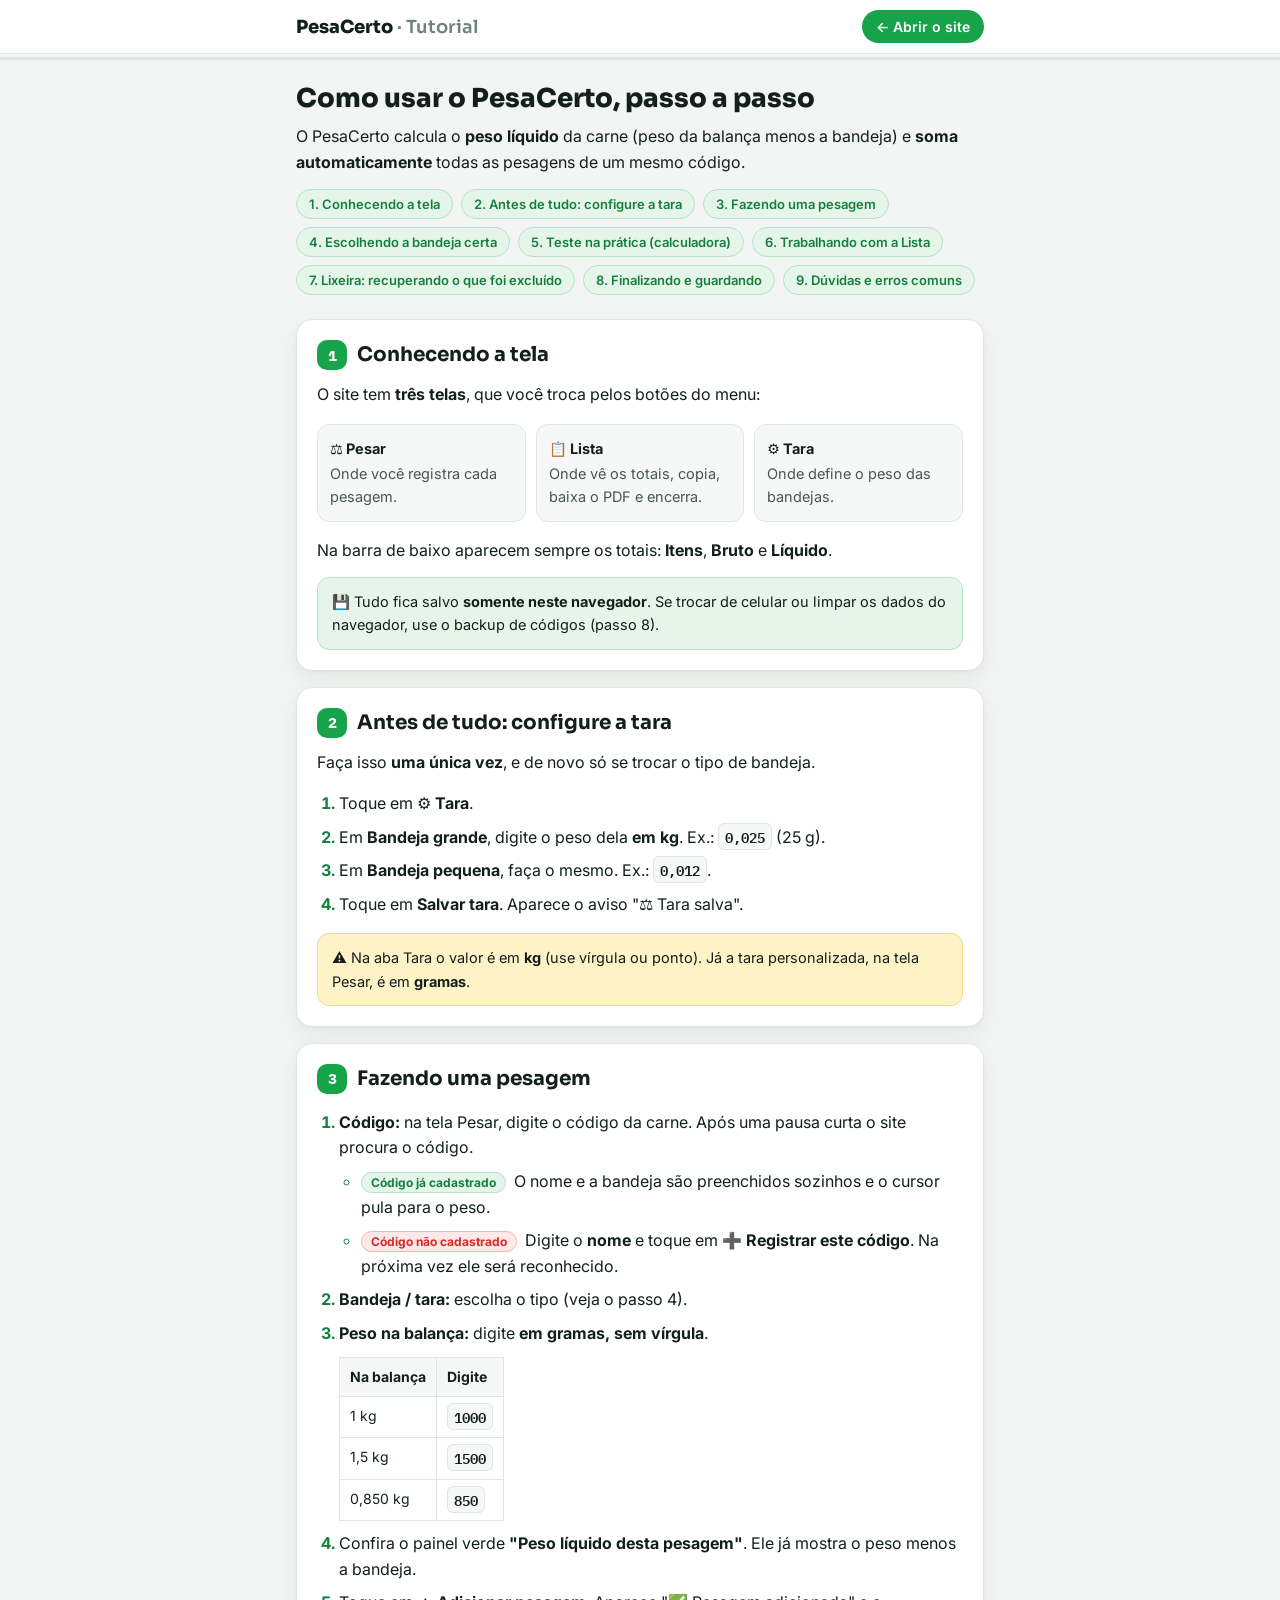
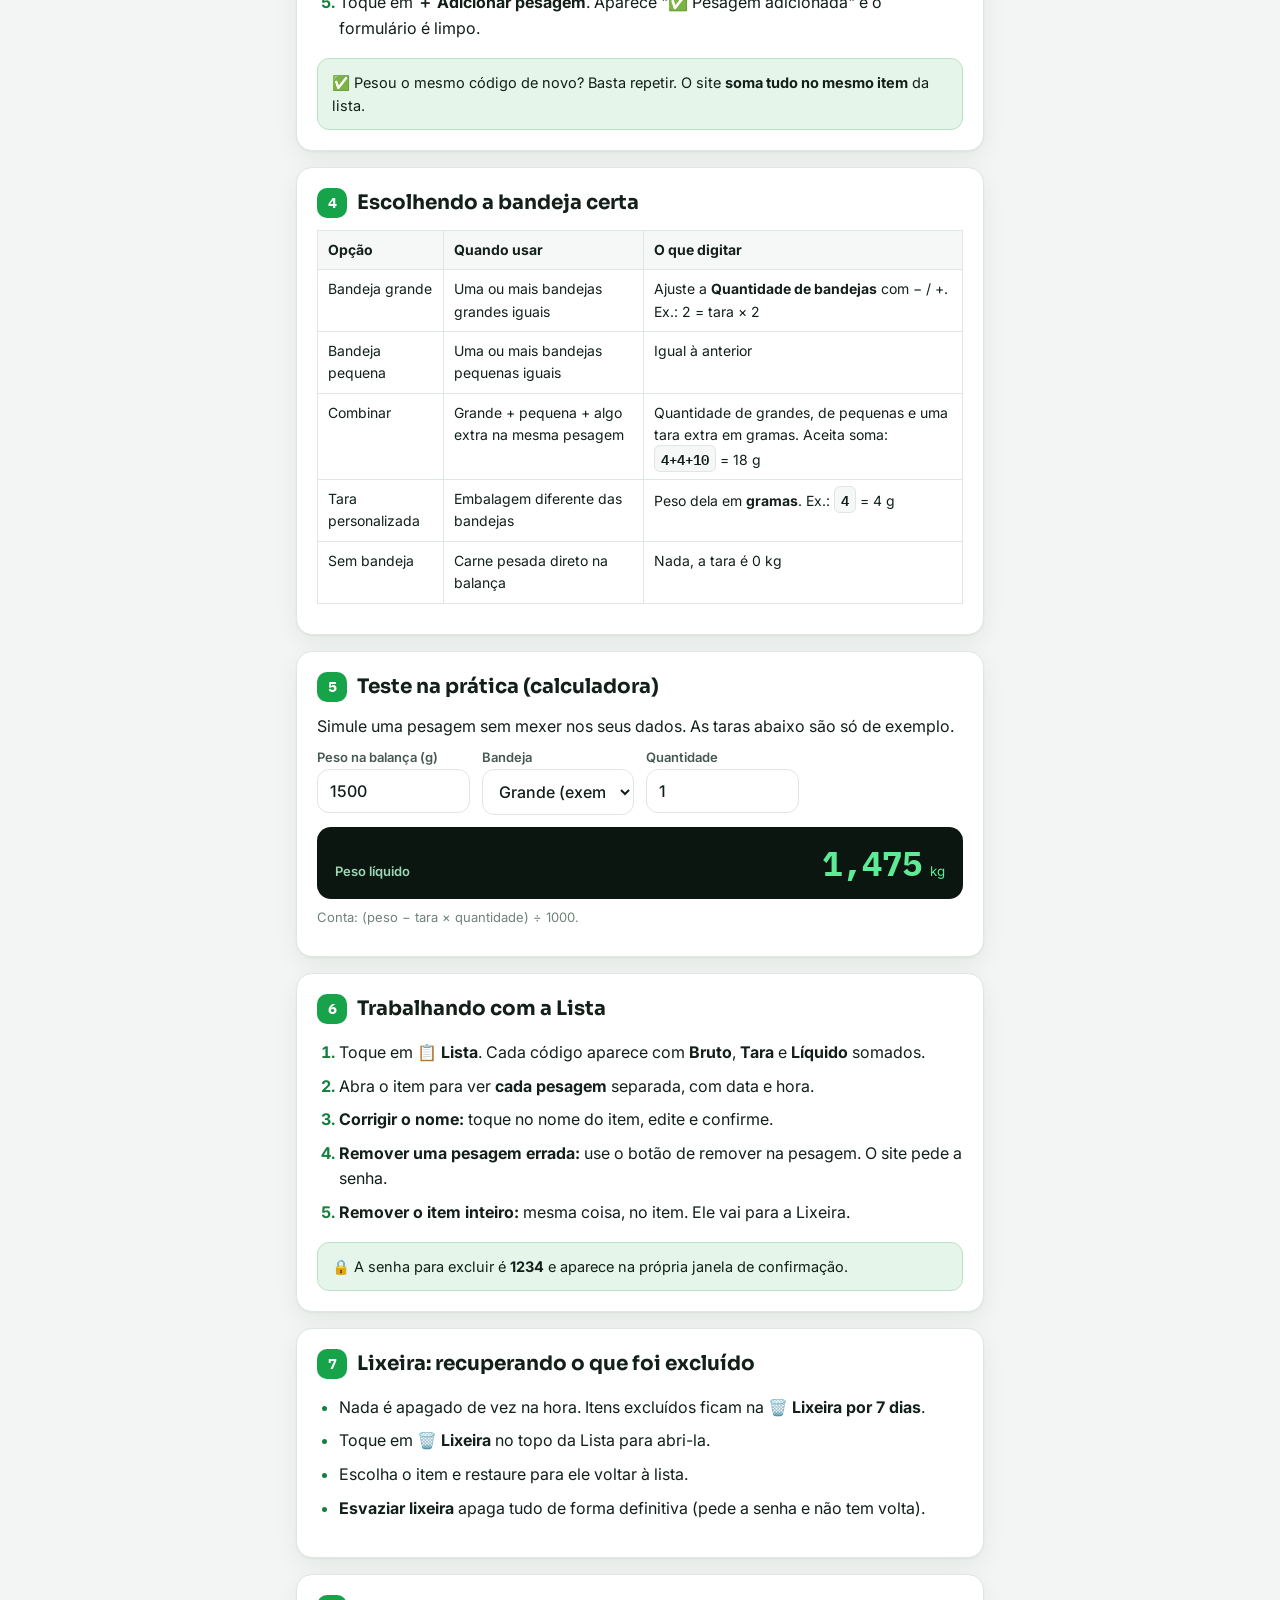
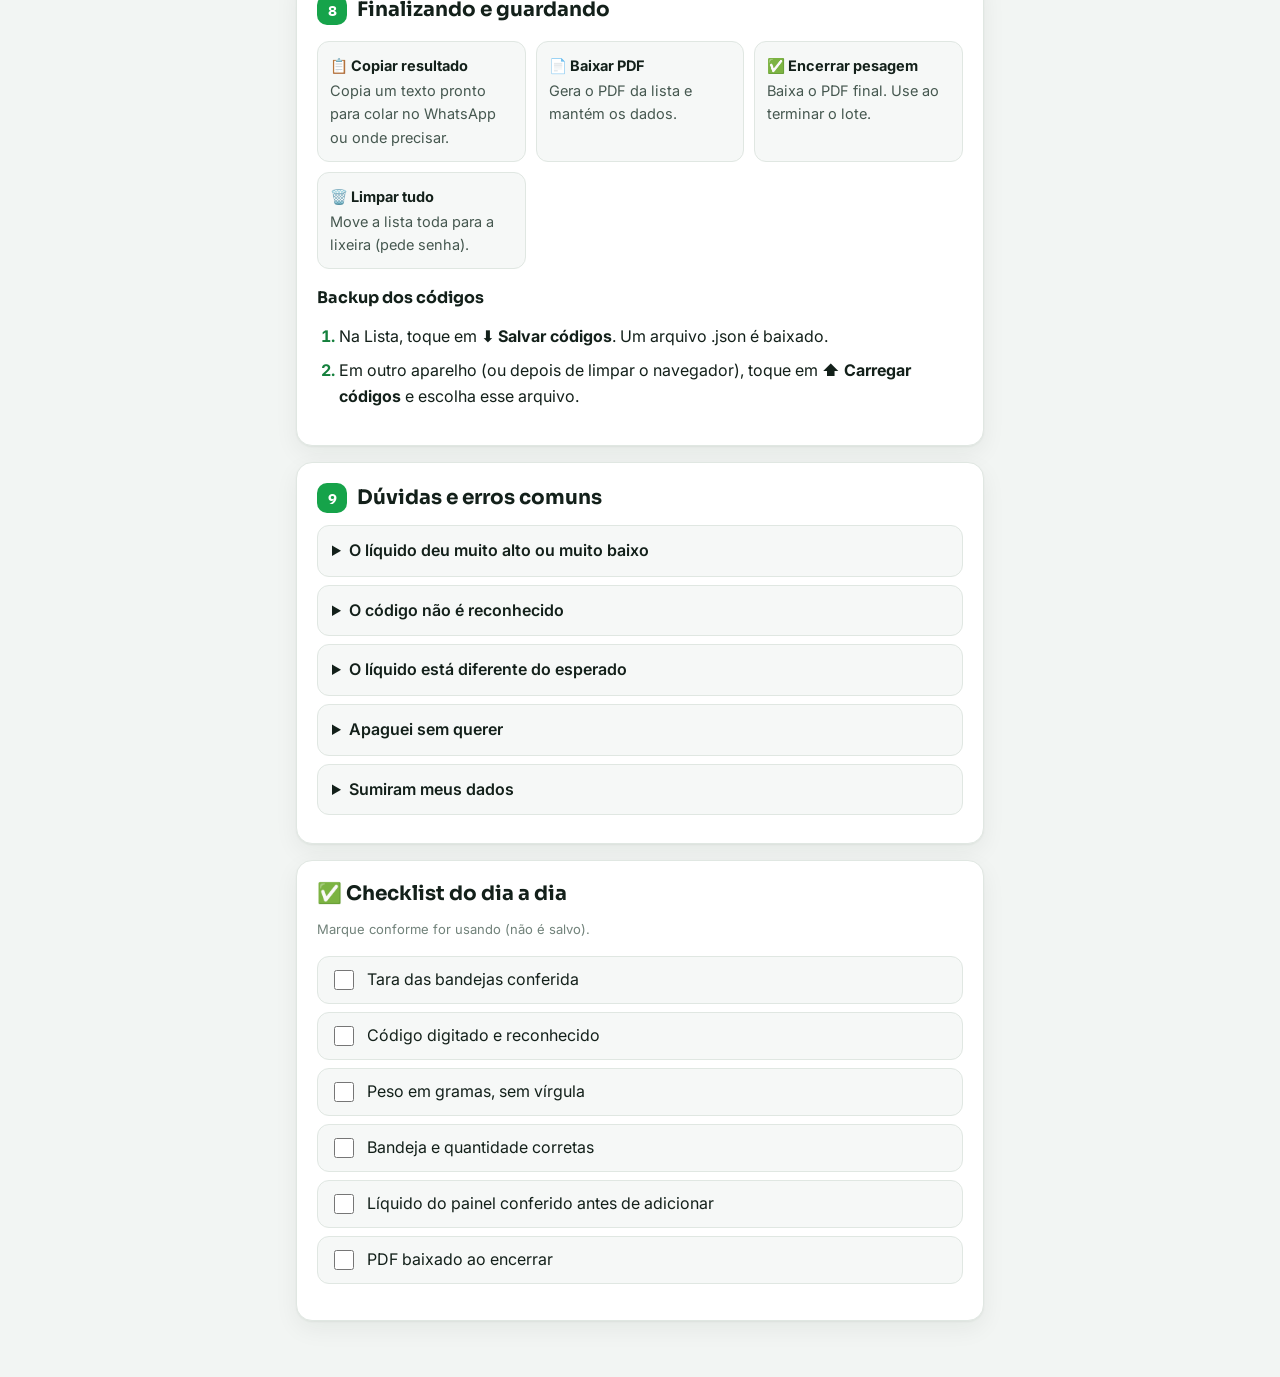
==== tutorial.html @ df0610ee "Add files via upload" ====
<!DOCTYPE html>
<html lang="pt-BR">
<head>
<meta charset="UTF-8">
<meta name="viewport" content="width=device-width, initial-scale=1, viewport-fit=cover">
<title>Como usar o PesaCerto</title>
<link rel="icon" href="logo.png">
<link href="https://fonts.googleapis.com/css2?family=Sora:wght@600;700;800&family=Inter:wght@400;500;600;700&family=IBM+Plex+Mono:wght@500;700&display=swap" rel="stylesheet">
<link rel="stylesheet" href="tutorial.css">
</head>
<body>
<header class="topbar"><div class="wrap">
  <b class="t">PesaCerto <span>· Tutorial</span></b>
  <a class="back" href="index.html">← Abrir o site</a>
</div></header>

<div class="progress"><i id="bar"></i></div>

<main class="wrap">
  <section class="hero">
    <h1>Como usar o PesaCerto, passo a passo</h1>
    <p>O PesaCerto calcula o <b>peso líquido</b> da carne (peso da balança menos a bandeja) e <b>soma automaticamente</b> todas as pesagens de um mesmo código.</p>
    <nav class="toc" aria-label="Índice" id="toc"></nav>
  </section>

  <section class="step" id="s1">
    <h2><em>1</em> Conhecendo a tela</h2>
    <p>O site tem <b>três telas</b>, que você troca pelos botões do menu:</p>
    <ul class="cards">
      <li><b>⚖️ Pesar</b>Onde você registra cada pesagem.</li>
      <li><b>📋 Lista</b>Onde vê os totais, copia, baixa o PDF e encerra.</li>
      <li><b>⚙️ Tara</b>Onde define o peso das bandejas.</li>
    </ul>
    <p>Na barra de baixo aparecem sempre os totais: <b>Itens</b>, <b>Bruto</b> e <b>Líquido</b>.</p>
    <div class="note info">💾 Tudo fica salvo <b>somente neste navegador</b>. Se trocar de celular ou limpar os dados do navegador, use o backup de códigos (passo 8).</div>
  </section>

  <section class="step" id="s2">
    <h2><em>2</em> Antes de tudo: configure a tara</h2>
    <p>Faça isso <b>uma única vez</b>, e de novo só se trocar o tipo de bandeja.</p>
    <ol>
      <li>Toque em <b>⚙️ Tara</b>.</li>
      <li>Em <b>Bandeja grande</b>, digite o peso dela <b>em kg</b>. Ex.: <code>0,025</code> (25 g).</li>
      <li>Em <b>Bandeja pequena</b>, faça o mesmo. Ex.: <code>0,012</code>.</li>
      <li>Toque em <b>Salvar tara</b>. Aparece o aviso "⚖️ Tara salva".</li>
    </ol>
    <div class="note warn">⚠️ Na aba Tara o valor é em <b>kg</b> (use vírgula ou ponto). Já a tara personalizada, na tela Pesar, é em <b>gramas</b>.</div>
  </section>

  <section class="step" id="s3">
    <h2><em>3</em> Fazendo uma pesagem</h2>
    <ol>
      <li><b>Código:</b> na tela Pesar, digite o código da carne. Após uma pausa curta o site procura o código.
        <ul>
          <li><span class="tag ok">Código já cadastrado</span> O nome e a bandeja são preenchidos sozinhos e o cursor pula para o peso.</li>
          <li><span class="tag no">Código não cadastrado</span> Digite o <b>nome</b> e toque em <b>➕ Registrar este código</b>. Na próxima vez ele será reconhecido.</li>
        </ul>
      </li>
      <li><b>Bandeja / tara:</b> escolha o tipo (veja o passo 4).</li>
      <li><b>Peso na balança:</b> digite <b>em gramas, sem vírgula</b>.
        <table>
          <tr><th>Na balança</th><th>Digite</th></tr>
          <tr><td>1 kg</td><td><code>1000</code></td></tr>
          <tr><td>1,5 kg</td><td><code>1500</code></td></tr>
          <tr><td>0,850 kg</td><td><code>850</code></td></tr>
        </table>
      </li>
      <li>Confira o painel verde <b>"Peso líquido desta pesagem"</b>. Ele já mostra o peso menos a bandeja.</li>
      <li>Toque em <b>＋ Adicionar pesagem</b>. Aparece "✅ Pesagem adicionada" e o formulário é limpo.</li>
    </ol>
    <div class="note ok">✅ Pesou o mesmo código de novo? Basta repetir. O site <b>soma tudo no mesmo item</b> da lista.</div>
  </section>

  <section class="step" id="s4">
    <h2><em>4</em> Escolhendo a bandeja certa</h2>
    <table>
      <tr><th>Opção</th><th>Quando usar</th><th>O que digitar</th></tr>
      <tr><td>Bandeja grande</td><td>Uma ou mais bandejas grandes iguais</td><td>Ajuste a <b>Quantidade de bandejas</b> com − / +. Ex.: 2 = tara × 2</td></tr>
      <tr><td>Bandeja pequena</td><td>Uma ou mais bandejas pequenas iguais</td><td>Igual à anterior</td></tr>
      <tr><td>Combinar</td><td>Grande + pequena + algo extra na mesma pesagem</td><td>Quantidade de grandes, de pequenas e uma tara extra em gramas. Aceita soma: <code>4+4+10</code> = 18 g</td></tr>
      <tr><td>Tara personalizada</td><td>Embalagem diferente das bandejas</td><td>Peso dela em <b>gramas</b>. Ex.: <code>4</code> = 4 g</td></tr>
      <tr><td>Sem bandeja</td><td>Carne pesada direto na balança</td><td>Nada, a tara é 0 kg</td></tr>
    </table>
  </section>

  <section class="step" id="s5">
    <h2><em>5</em> Teste na prática (calculadora)</h2>
    <p>Simule uma pesagem sem mexer nos seus dados. As taras abaixo são só de exemplo.</p>
    <div class="calc">
      <label>Peso na balança (g)<input id="cPeso" type="number" inputmode="numeric" value="1500" min="0"></label>
      <label>Bandeja
        <select id="cTipo">
          <option value="25">Grande (exemplo: 25 g)</option>
          <option value="12">Pequena (exemplo: 12 g)</option>
          <option value="0">Sem bandeja</option>
        </select>
      </label>
      <label>Quantidade<input id="cQtd" type="number" inputmode="numeric" value="1" min="1"></label>
      <div class="out"><span>Peso líquido</span><b id="cRes">0,000</b><small>kg</small></div>
    </div>
    <p class="mini">Conta: (peso − tara × quantidade) ÷ 1000.</p>
  </section>

  <section class="step" id="s6">
    <h2><em>6</em> Trabalhando com a Lista</h2>
    <ol>
      <li>Toque em <b>📋 Lista</b>. Cada código aparece com <b>Bruto</b>, <b>Tara</b> e <b>Líquido</b> somados.</li>
      <li>Abra o item para ver <b>cada pesagem</b> separada, com data e hora.</li>
      <li><b>Corrigir o nome:</b> toque no nome do item, edite e confirme.</li>
      <li><b>Remover uma pesagem errada:</b> use o botão de remover na pesagem. O site pede a senha.</li>
      <li><b>Remover o item inteiro:</b> mesma coisa, no item. Ele vai para a Lixeira.</li>
    </ol>
    <div class="note info">🔒 A senha para excluir é <b>1234</b> e aparece na própria janela de confirmação.</div>
  </section>

  <section class="step" id="s7">
    <h2><em>7</em> Lixeira: recuperando o que foi excluído</h2>
    <ul>
      <li>Nada é apagado de vez na hora. Itens excluídos ficam na <b>🗑️ Lixeira por 7 dias</b>.</li>
      <li>Toque em <b>🗑️ Lixeira</b> no topo da Lista para abri-la.</li>
      <li>Escolha o item e restaure para ele voltar à lista.</li>
      <li><b>Esvaziar lixeira</b> apaga tudo de forma definitiva (pede a senha e não tem volta).</li>
    </ul>
  </section>

  <section class="step" id="s8">
    <h2><em>8</em> Finalizando e guardando</h2>
    <ul class="cards">
      <li><b>📋 Copiar resultado</b>Copia um texto pronto para colar no WhatsApp ou onde precisar.</li>
      <li><b>📄 Baixar PDF</b>Gera o PDF da lista e mantém os dados.</li>
      <li><b>✅ Encerrar pesagem</b>Baixa o PDF final. Use ao terminar o lote.</li>
      <li><b>🗑️ Limpar tudo</b>Move a lista toda para a lixeira (pede senha).</li>
    </ul>
    <h3>Backup dos códigos</h3>
    <ol>
      <li>Na Lista, toque em <b>⬇️ Salvar códigos</b>. Um arquivo .json é baixado.</li>
      <li>Em outro aparelho (ou depois de limpar o navegador), toque em <b>⬆️ Carregar códigos</b> e escolha esse arquivo.</li>
    </ol>
  </section>

  <section class="step" id="s9">
    <h2><em>9</em> Dúvidas e erros comuns</h2>
    <details><summary>O líquido deu muito alto ou muito baixo</summary>Você provavelmente digitou o peso com vírgula. Digite em gramas: 1,5 kg = <code>1500</code>.</details>
    <details><summary>O código não é reconhecido</summary>Ele ainda não foi cadastrado. Digite o nome e toque em "Registrar este código".</details>
    <details><summary>O líquido está diferente do esperado</summary>Confira a aba Tara e a quantidade de bandejas.</details>
    <details><summary>Apaguei sem querer</summary>Abra a Lixeira na Lista e restaure em até 7 dias.</details>
    <details><summary>Sumiram meus dados</summary>Os dados ficam no navegador. Limpar dados do navegador, usar aba anônima ou trocar de aparelho os faz sumir. Faça o backup de códigos com frequência.</details>
  </section>

  <section class="step">
    <h2>✅ Checklist do dia a dia</h2>
    <p class="mini">Marque conforme for usando (não é salvo).</p>
    <ul class="check" id="check">
      <li><label><input type="checkbox"> Tara das bandejas conferida</label></li>
      <li><label><input type="checkbox"> Código digitado e reconhecido</label></li>
      <li><label><input type="checkbox"> Peso em gramas, sem vírgula</label></li>
      <li><label><input type="checkbox"> Bandeja e quantidade corretas</label></li>
      <li><label><input type="checkbox"> Líquido do painel conferido antes de adicionar</label></li>
      <li><label><input type="checkbox"> PDF baixado ao encerrar</label></li>
    </ul>
  </section>
</main>
<script src="tutorial.js"></script>
</body>
</html>
---- tutorial.css ----
:root{
  --bg:#f2f5f3;--card:#fff;--soft:#f6f8f7;--line:#e0e7e2;
  --ink:#13201a;--ink-2:#465850;--ink-3:#71827a;
  --brand:#16a34a;--brand-2:#15803d;--brand-soft:#e5f5ea;--brand-line:#b7e2c5;
  --warn:#b45309;--warn-soft:#fef3c7;--warn-line:#f5d98a;
  --red:#dc2626;--red-soft:#fee9e9;--red-line:#f5b5b5;
  --shadow:0 1px 2px rgba(16,32,24,.05),0 8px 24px rgba(16,32,24,.06);
  --f-d:'Sora',system-ui,sans-serif;--f-b:'Inter',system-ui,sans-serif;--f-m:'IBM Plex Mono',ui-monospace,monospace;
}
@media(prefers-color-scheme:dark){:root{
  --bg:#0a0f0c;--card:#131a16;--soft:#0e1411;--line:#233029;
  --ink:#eef4f0;--ink-2:#b3c1b9;--ink-3:#7f9187;
  --brand:#22c55e;--brand-2:#4ade80;--brand-soft:rgba(34,197,94,.13);--brand-line:rgba(74,222,128,.32);
  --warn:#fbbf24;--warn-soft:rgba(251,191,36,.12);--warn-line:rgba(251,191,36,.3);
  --red:#f87171;--red-soft:rgba(248,113,113,.12);--red-line:rgba(248,113,113,.35);
  --shadow:0 8px 24px rgba(0,0,0,.4);}}
*{box-sizing:border-box}
html{scroll-behavior:smooth;scroll-padding-top:70px}
body{margin:0;background:var(--bg);color:var(--ink);font:400 16px/1.6 var(--f-b);padding-bottom:40px}
.wrap{max-width:720px;margin:0 auto;padding:0 16px}
.topbar{position:sticky;top:0;z-index:20;background:var(--card);border-bottom:1px solid var(--line);padding:calc(10px + env(safe-area-inset-top,0px)) 0 10px}
.topbar .wrap{display:flex;justify-content:space-between;align-items:center;gap:10px}
.t{font:800 18px var(--f-d)}.t span{color:var(--ink-3);font-weight:600}
.back{color:#fff;background:var(--brand);text-decoration:none;font:600 14px var(--f-b);padding:8px 14px;border-radius:999px}
.progress{position:sticky;top:57px;z-index:19;height:3px;background:var(--line)}
.progress i{display:block;height:100%;width:0;background:var(--brand);transition:width .15s}
.hero{padding:26px 0 8px}
h1{font:800 26px/1.2 var(--f-d);margin:0 0 10px}
.toc{display:flex;flex-wrap:wrap;gap:8px;margin-top:14px}
.toc a{font:600 13px var(--f-b);color:var(--brand-2);background:var(--brand-soft);border:1px solid var(--brand-line);padding:6px 12px;border-radius:999px;text-decoration:none}
.step{background:var(--card);border:1px solid var(--line);border-radius:16px;box-shadow:var(--shadow);padding:20px;margin:16px 0}
h2{font:700 20px/1.3 var(--f-d);margin:0 0 12px;display:flex;align-items:center;gap:10px}
h2 em{font:700 15px var(--f-m);font-style:normal;background:var(--brand);color:#fff;min-width:30px;height:30px;border-radius:10px;display:grid;place-items:center}
h3{font:700 16px var(--f-d);margin:18px 0 6px}
p{margin:8px 0}ol,ul{padding-left:22px}li{margin:8px 0}li::marker{color:var(--brand-2);font-weight:700}
code{font:600 14px var(--f-m);background:var(--soft);border:1px solid var(--line);padding:1px 6px;border-radius:6px}
.mini{font-size:13px;color:var(--ink-3)}
.cards{list-style:none;padding:0;display:grid;grid-template-columns:repeat(auto-fit,minmax(200px,1fr));gap:10px}
.cards li{margin:0;background:var(--soft);border:1px solid var(--line);border-radius:12px;padding:12px;font-size:14.5px;color:var(--ink-2)}
.cards b{display:block;color:var(--ink);margin-bottom:2px}
.note{border-radius:12px;padding:12px 14px;margin:14px 0 0;font-size:14.5px;border:1px solid}
.note.info{background:var(--brand-soft);border-color:var(--brand-line)}
.note.ok{background:var(--brand-soft);border-color:var(--brand-line)}
.note.warn{background:var(--warn-soft);border-color:var(--warn-line)}
.tag{font:700 12px var(--f-b);padding:2px 9px;border-radius:999px;border:1px solid;margin-right:4px;white-space:nowrap}
.tag.ok{background:var(--brand-soft);border-color:var(--brand-line);color:var(--brand-2)}
.tag.no{background:var(--red-soft);border-color:var(--red-line);color:var(--red)}
table{border-collapse:collapse;width:100%;font-size:14px;margin:10px 0;display:block;overflow-x:auto}
th,td{border:1px solid var(--line);padding:8px 10px;text-align:left;vertical-align:top}
th{background:var(--soft);font-weight:700}
.calc{display:grid;grid-template-columns:repeat(auto-fit,minmax(150px,1fr));gap:12px;margin-top:10px}
.calc label{display:flex;flex-direction:column;gap:4px;font:600 13px var(--f-b);color:var(--ink-2)}
input,select{font:500 16px var(--f-b);padding:11px 12px;border:1.5px solid var(--line);border-radius:12px;background:var(--card);color:var(--ink);width:100%}
input:focus,select:focus{outline:none;border-color:var(--brand)}
.out{grid-column:1/-1;background:#0c1611;border-radius:14px;padding:14px 18px;display:flex;align-items:baseline;gap:8px;color:#5eeb95}
.out span{font:600 13px var(--f-b);color:#9bd9b4;margin-right:auto}
.out b{font:700 34px var(--f-m)}
details{border:1px solid var(--line);border-radius:12px;margin:8px 0;background:var(--soft);padding:0 14px}
summary{cursor:pointer;font-weight:600;padding:12px 0}
details[open]{padding-bottom:12px}
.check{list-style:none;padding:0}
.check label{display:flex;gap:10px;align-items:center;cursor:pointer;padding:10px 12px;border:1px solid var(--line);border-radius:12px;background:var(--soft)}
.check input{width:20px;height:20px;accent-color:var(--brand)}
.check input:checked+*,.check label:has(input:checked){color:var(--ink-3);text-decoration:line-through}
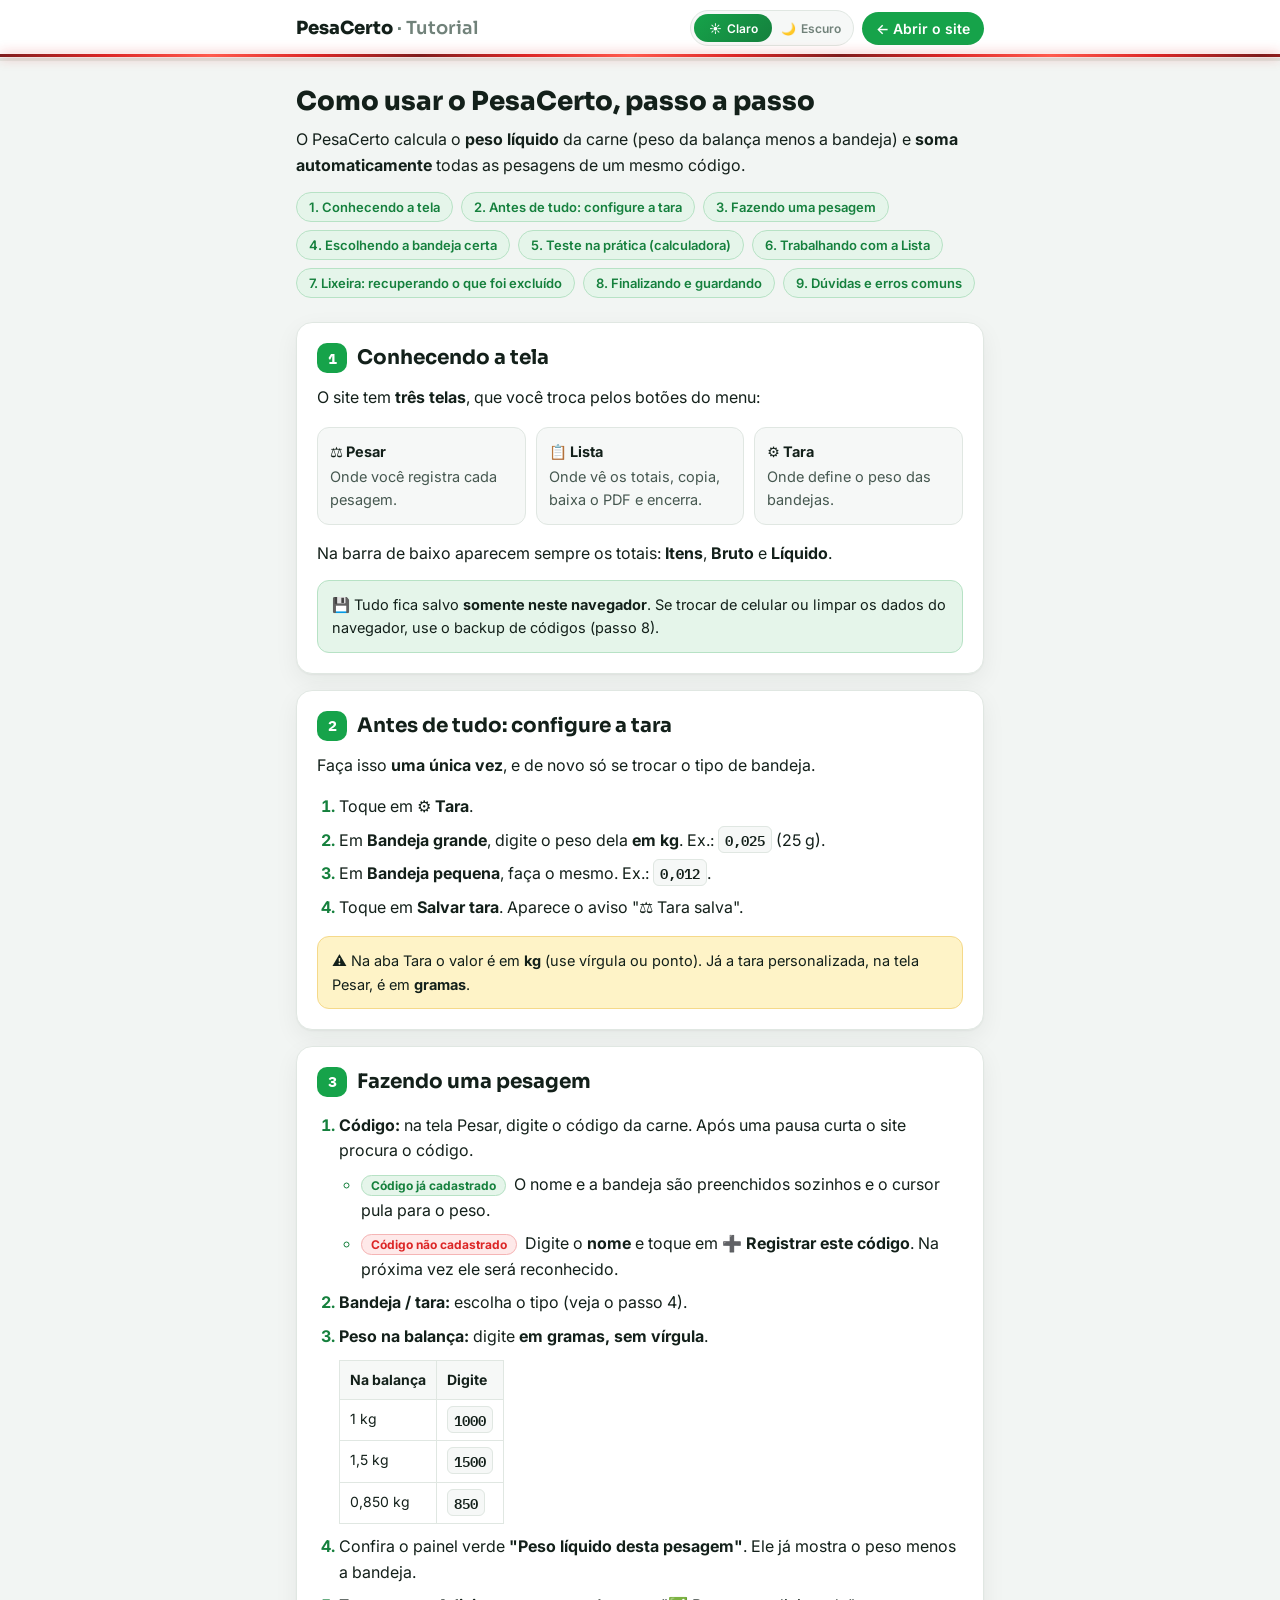
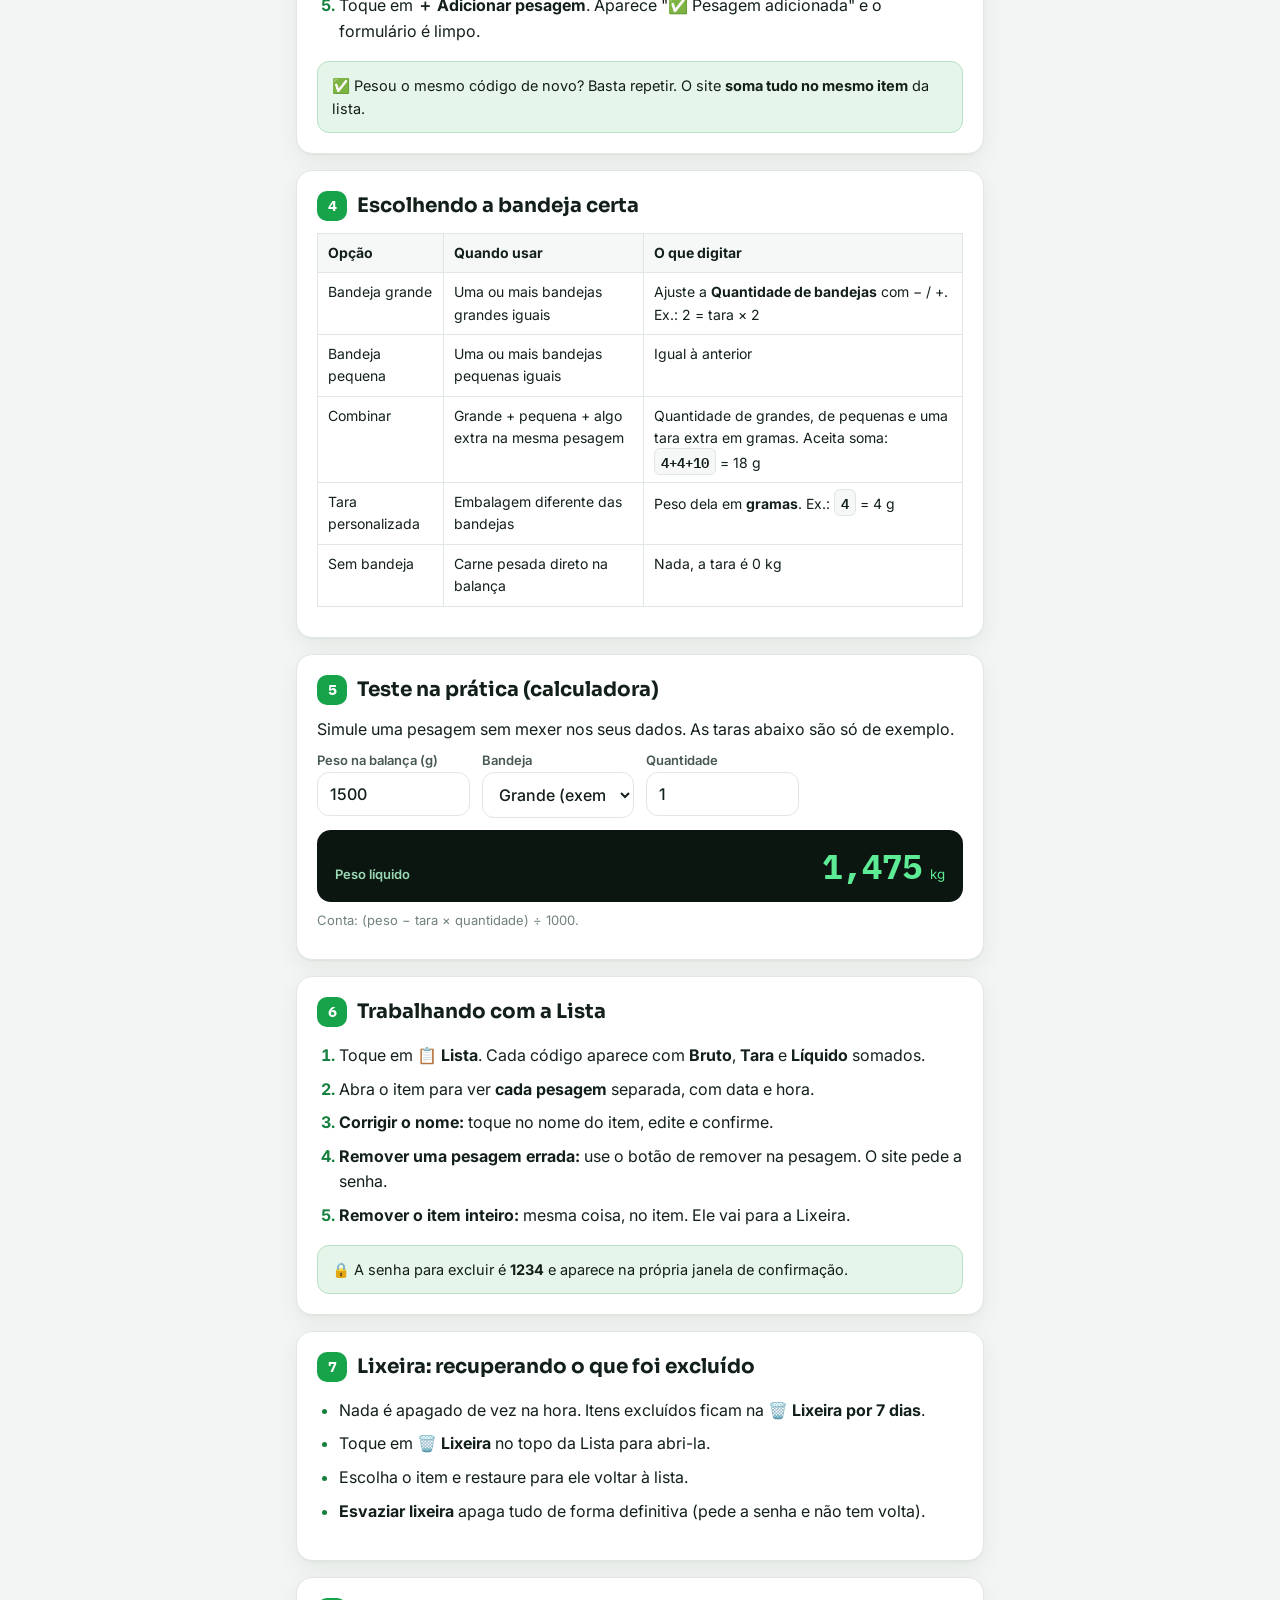
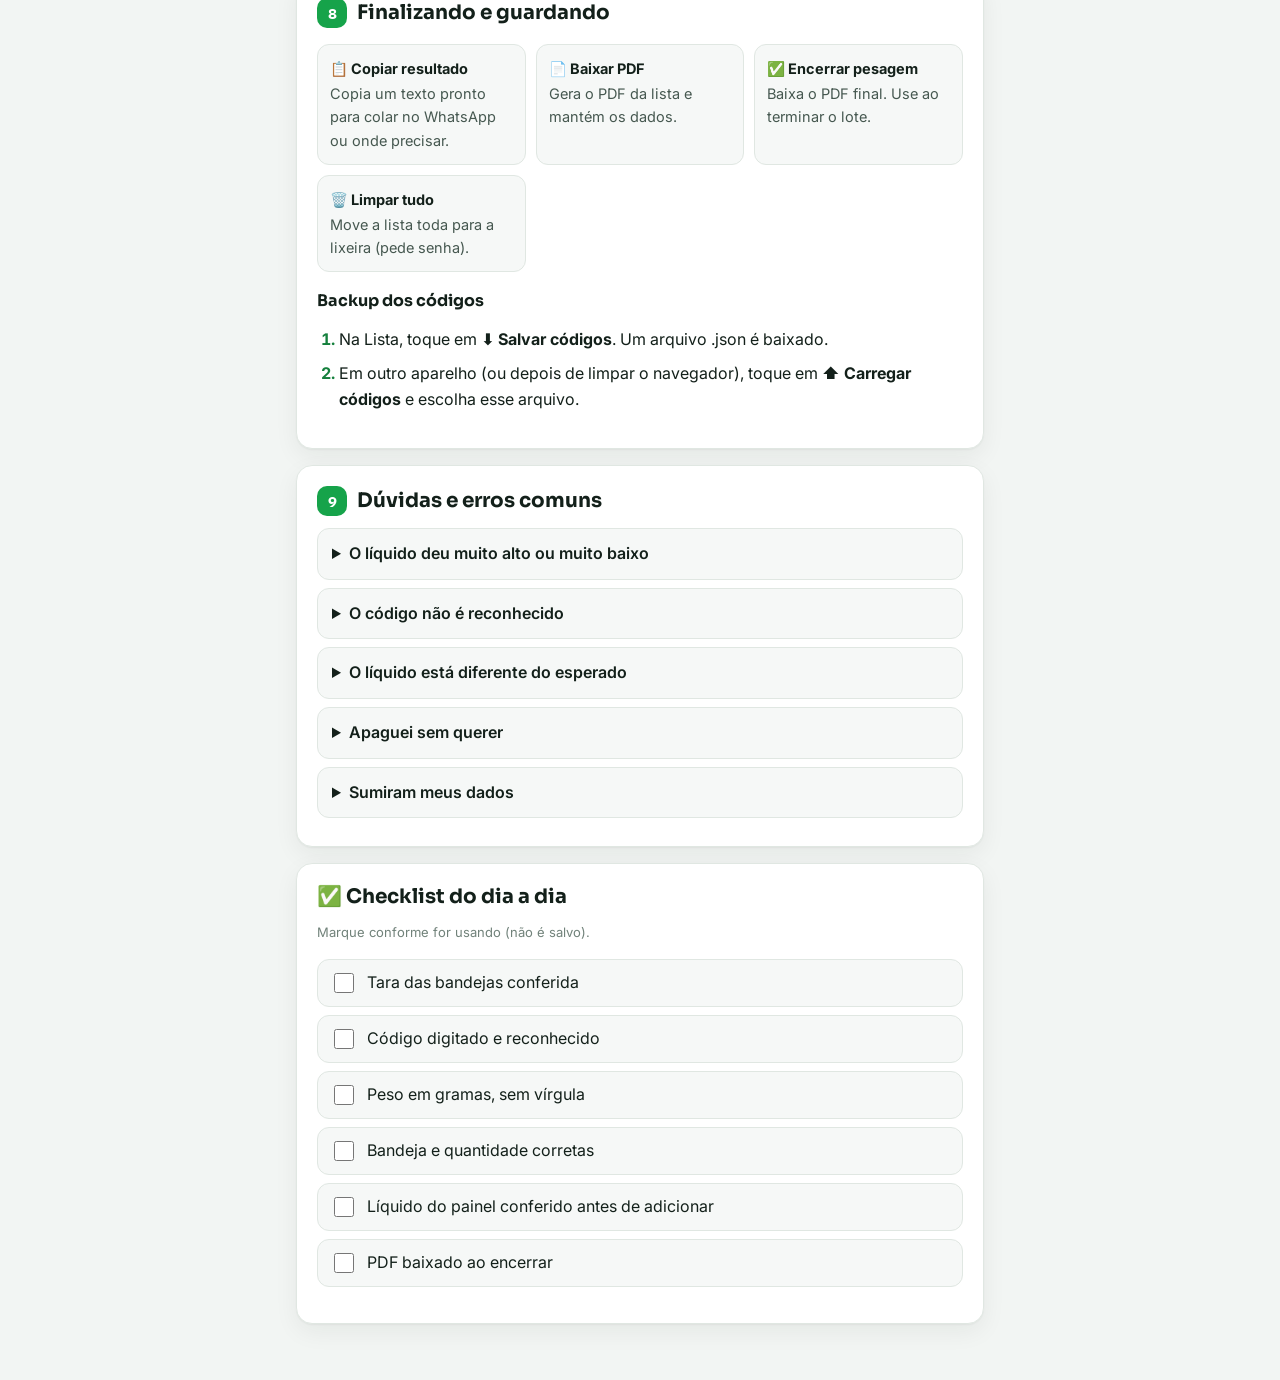
==== commit da8e20b3: "Add files via upload" ====
--- a/tutorial.html
+++ b/tutorial.html
@@ -6,12 +6,13 @@
 <title>Como usar o PesaCerto</title>
 <link rel="icon" href="logo.png">
 <link href="https://fonts.googleapis.com/css2?family=Sora:wght@600;700;800&family=Inter:wght@400;500;600;700&family=IBM+Plex+Mono:wght@500;700&display=swap" rel="stylesheet">
+<script src="theme.js"></script>
 <link rel="stylesheet" href="tutorial.css">
 </head>
 <body>
 <header class="topbar"><div class="wrap">
   <b class="t">PesaCerto <span>· Tutorial</span></b>
-  <a class="back" href="index.html">← Abrir o site</a>
+  <div class="top-actions"><div class="theme-switch" role="group" aria-label="Tema do site"><i class="thumb"></i><button type="button" data-theme-set="light" aria-pressed="false" aria-label="Tema claro">☀️<span>Claro</span></button><button type="button" data-theme-set="dark" aria-pressed="false" aria-label="Tema escuro">🌙<span>Escuro</span></button></div><a class="back" href="index.html">← Abrir o site</a></div>
 </div></header>
 
 <div class="progress"><i id="bar"></i></div>
--- a/tutorial.css
+++ b/tutorial.css
@@ -7,13 +7,20 @@
   --shadow:0 1px 2px rgba(16,32,24,.05),0 8px 24px rgba(16,32,24,.06);
   --f-d:'Sora',system-ui,sans-serif;--f-b:'Inter',system-ui,sans-serif;--f-m:'IBM Plex Mono',ui-monospace,monospace;
 }
-@media(prefers-color-scheme:dark){:root{
+@media(prefers-color-scheme:dark){:root:not([data-theme="light"]){
   --bg:#0a0f0c;--card:#131a16;--soft:#0e1411;--line:#233029;
   --ink:#eef4f0;--ink-2:#b3c1b9;--ink-3:#7f9187;
   --brand:#22c55e;--brand-2:#4ade80;--brand-soft:rgba(34,197,94,.13);--brand-line:rgba(74,222,128,.32);
   --warn:#fbbf24;--warn-soft:rgba(251,191,36,.12);--warn-line:rgba(251,191,36,.3);
   --red:#f87171;--red-soft:rgba(248,113,113,.12);--red-line:rgba(248,113,113,.35);
   --shadow:0 8px 24px rgba(0,0,0,.4);}}
+:root[data-theme="dark"]{
+  --bg:#0a0f0c;--card:#131a16;--soft:#0e1411;--line:#233029;
+  --ink:#eef4f0;--ink-2:#b3c1b9;--ink-3:#7f9187;
+  --brand:#22c55e;--brand-2:#4ade80;--brand-soft:rgba(34,197,94,.13);--brand-line:rgba(74,222,128,.32);
+  --warn:#fbbf24;--warn-soft:rgba(251,191,36,.12);--warn-line:rgba(251,191,36,.3);
+  --red:#f87171;--red-soft:rgba(248,113,113,.12);--red-line:rgba(248,113,113,.35);
+  --shadow:0 8px 24px rgba(0,0,0,.4);}
 *{box-sizing:border-box}
 html{scroll-behavior:smooth;scroll-padding-top:70px}
 body{margin:0;background:var(--bg);color:var(--ink);font:400 16px/1.6 var(--f-b);padding-bottom:40px}
@@ -62,3 +69,20 @@
 .check label{display:flex;gap:10px;align-items:center;cursor:pointer;padding:10px 12px;border:1px solid var(--line);border-radius:12px;background:var(--soft)}
 .check input{width:20px;height:20px;accent-color:var(--brand)}
 .check input:checked+*,.check label:has(input:checked){color:var(--ink-3);text-decoration:line-through}
+
+.top-actions{display:flex;align-items:center;gap:8px}
+.theme-switch{position:relative;display:inline-grid;grid-template-columns:1fr 1fr;padding:3px;border-radius:999px;background:var(--soft);border:1px solid var(--line)}
+.theme-switch button{position:relative;z-index:1;display:inline-flex;align-items:center;justify-content:center;gap:5px;min-width:36px;height:28px;padding:0 9px;border:0;background:none;border-radius:999px;cursor:pointer;font:600 12px var(--f-b);color:var(--ink-3);transition:color .25s}
+.theme-switch button[aria-pressed="true"]{color:#fff}
+.theme-switch .thumb{position:absolute;top:3px;bottom:3px;left:3px;width:calc(50% - 3px);border-radius:999px;background:linear-gradient(135deg,var(--brand),var(--brand-2));transition:transform .4s cubic-bezier(.34,1.45,.5,1)}
+:root[data-theme="dark"] .theme-switch .thumb{transform:translateX(100%);background:linear-gradient(135deg,#334155,#1e293b)}
+@media(max-width:520px){.theme-switch button span{display:none}}
+.theme-anim,.theme-anim *{transition:background-color .4s,border-color .4s,color .4s !important}
+.topbar{position:sticky}
+.topbar::after{content:"";position:absolute;left:0;right:0;bottom:-1px;height:3px;background:linear-gradient(90deg,#7f1d1d 0,#dc2626 25%,#ff5a4d 50%,#dc2626 75%,#7f1d1d 100%);background-size:420px 100%;animation:meat 4.5s linear infinite;box-shadow:0 0 12px rgba(220,38,38,.55)}
+@keyframes meat{to{background-position:420px 0}}
+.progress{top:58px}
+.step{animation:rise .5s cubic-bezier(.2,.8,.3,1) both;transition:transform .3s,border-color .3s}
+.step:hover{transform:translateY(-2px);border-color:var(--brand-line)}
+@keyframes rise{from{opacity:0;transform:translateY(14px)}to{opacity:1;transform:none}}
+@media(prefers-reduced-motion:reduce){*,*::before,*::after{animation:none !important}}
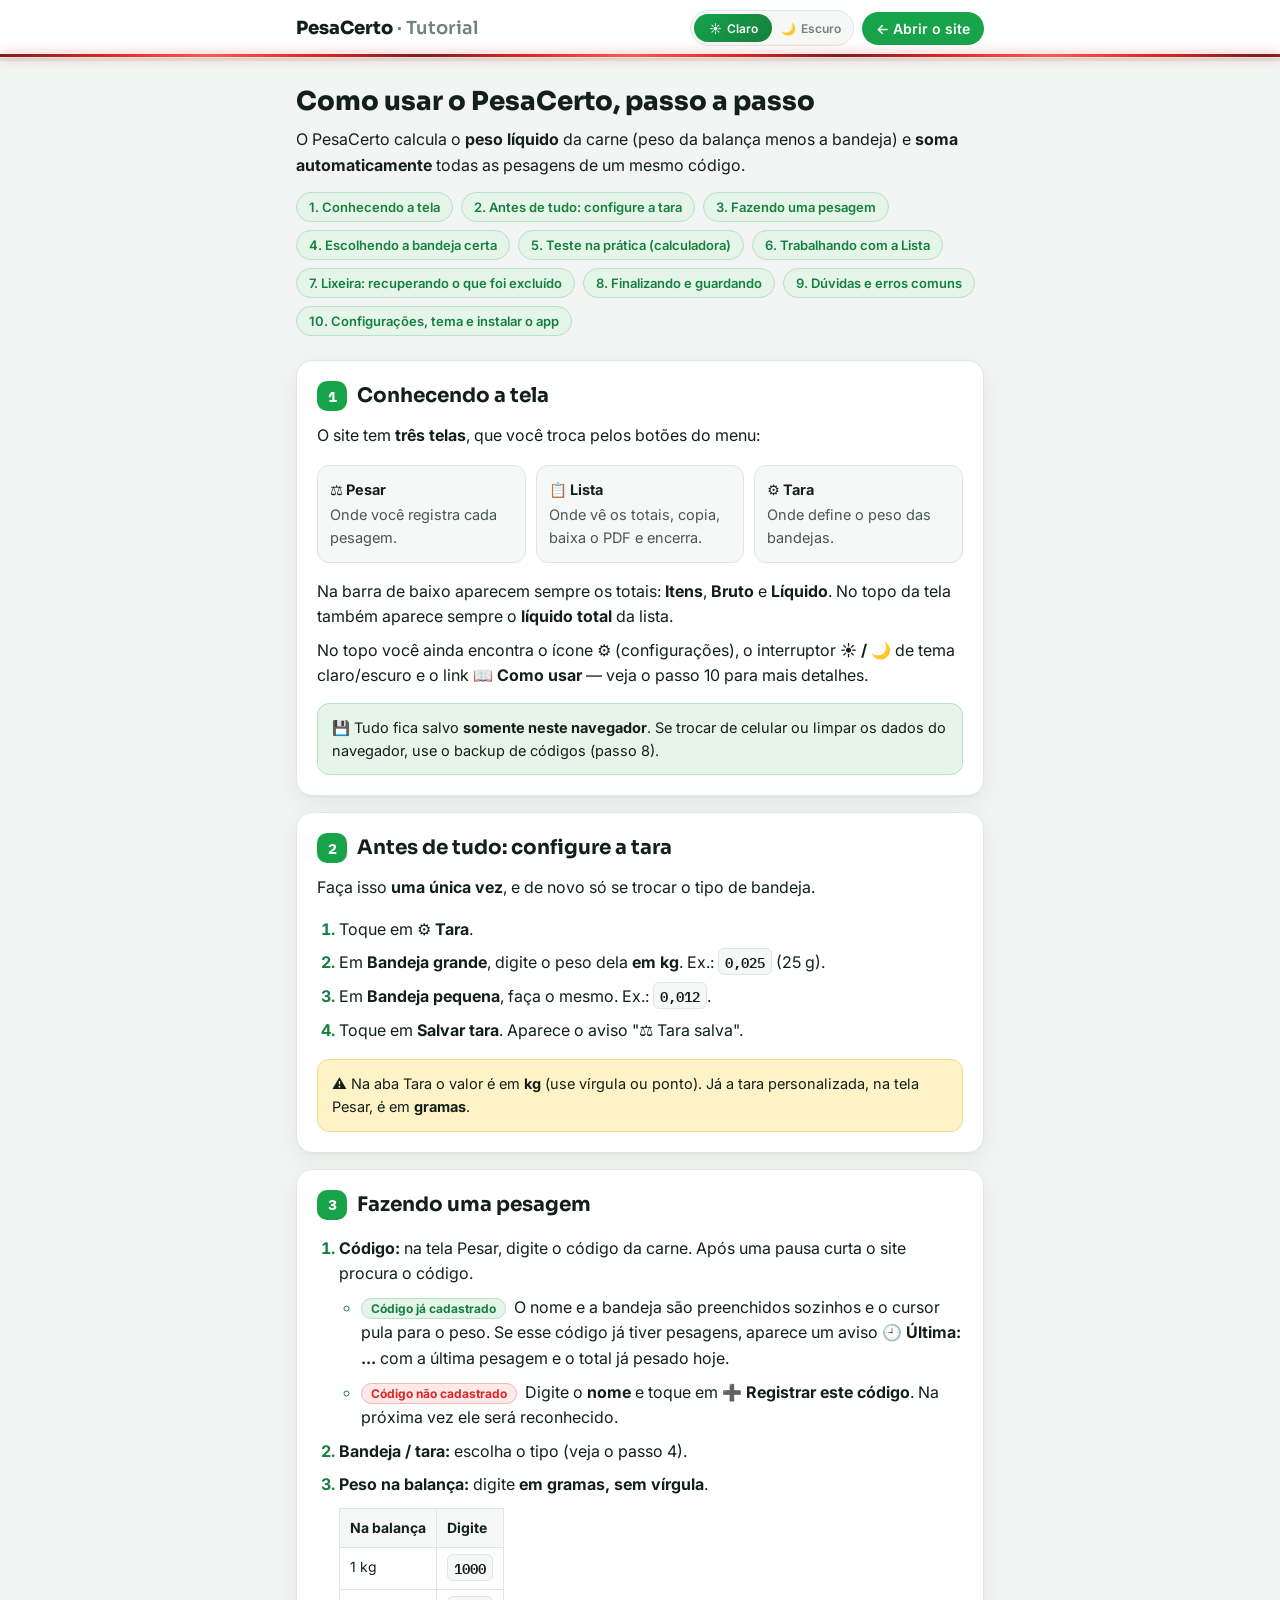
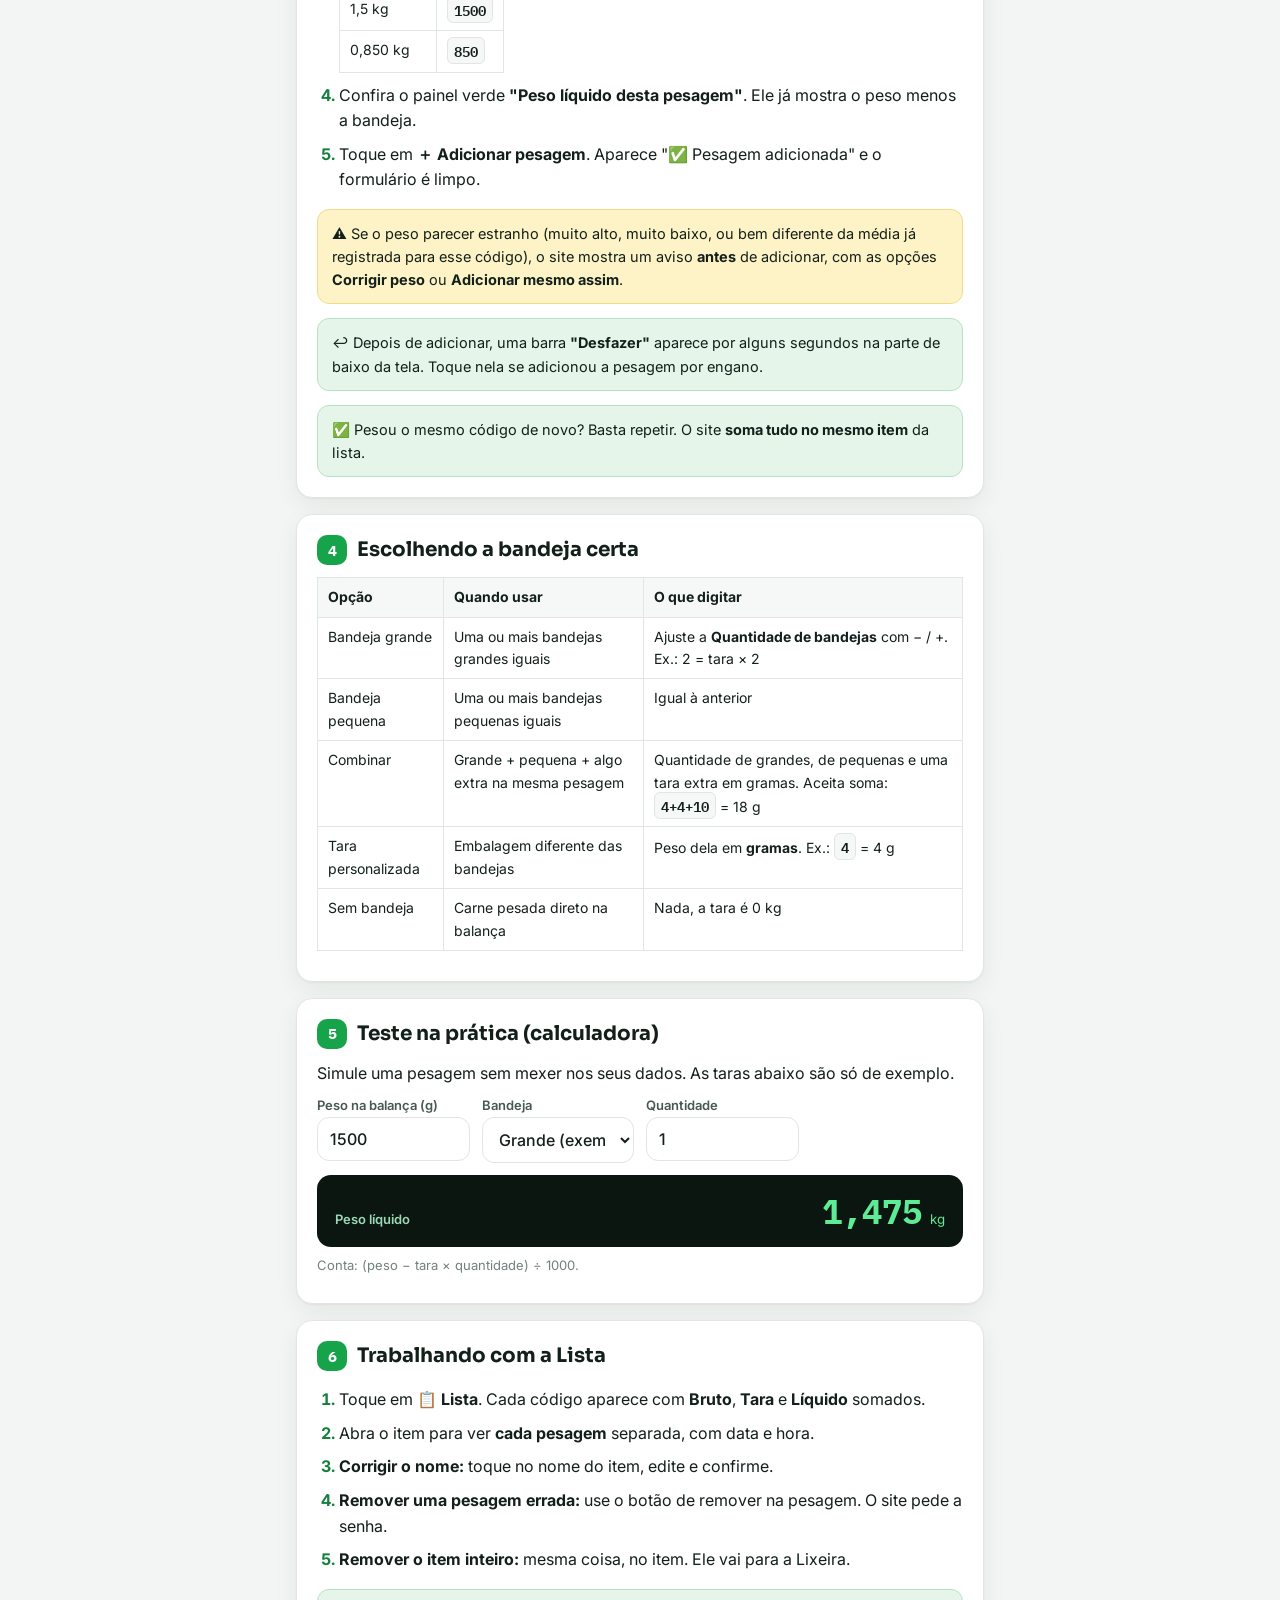
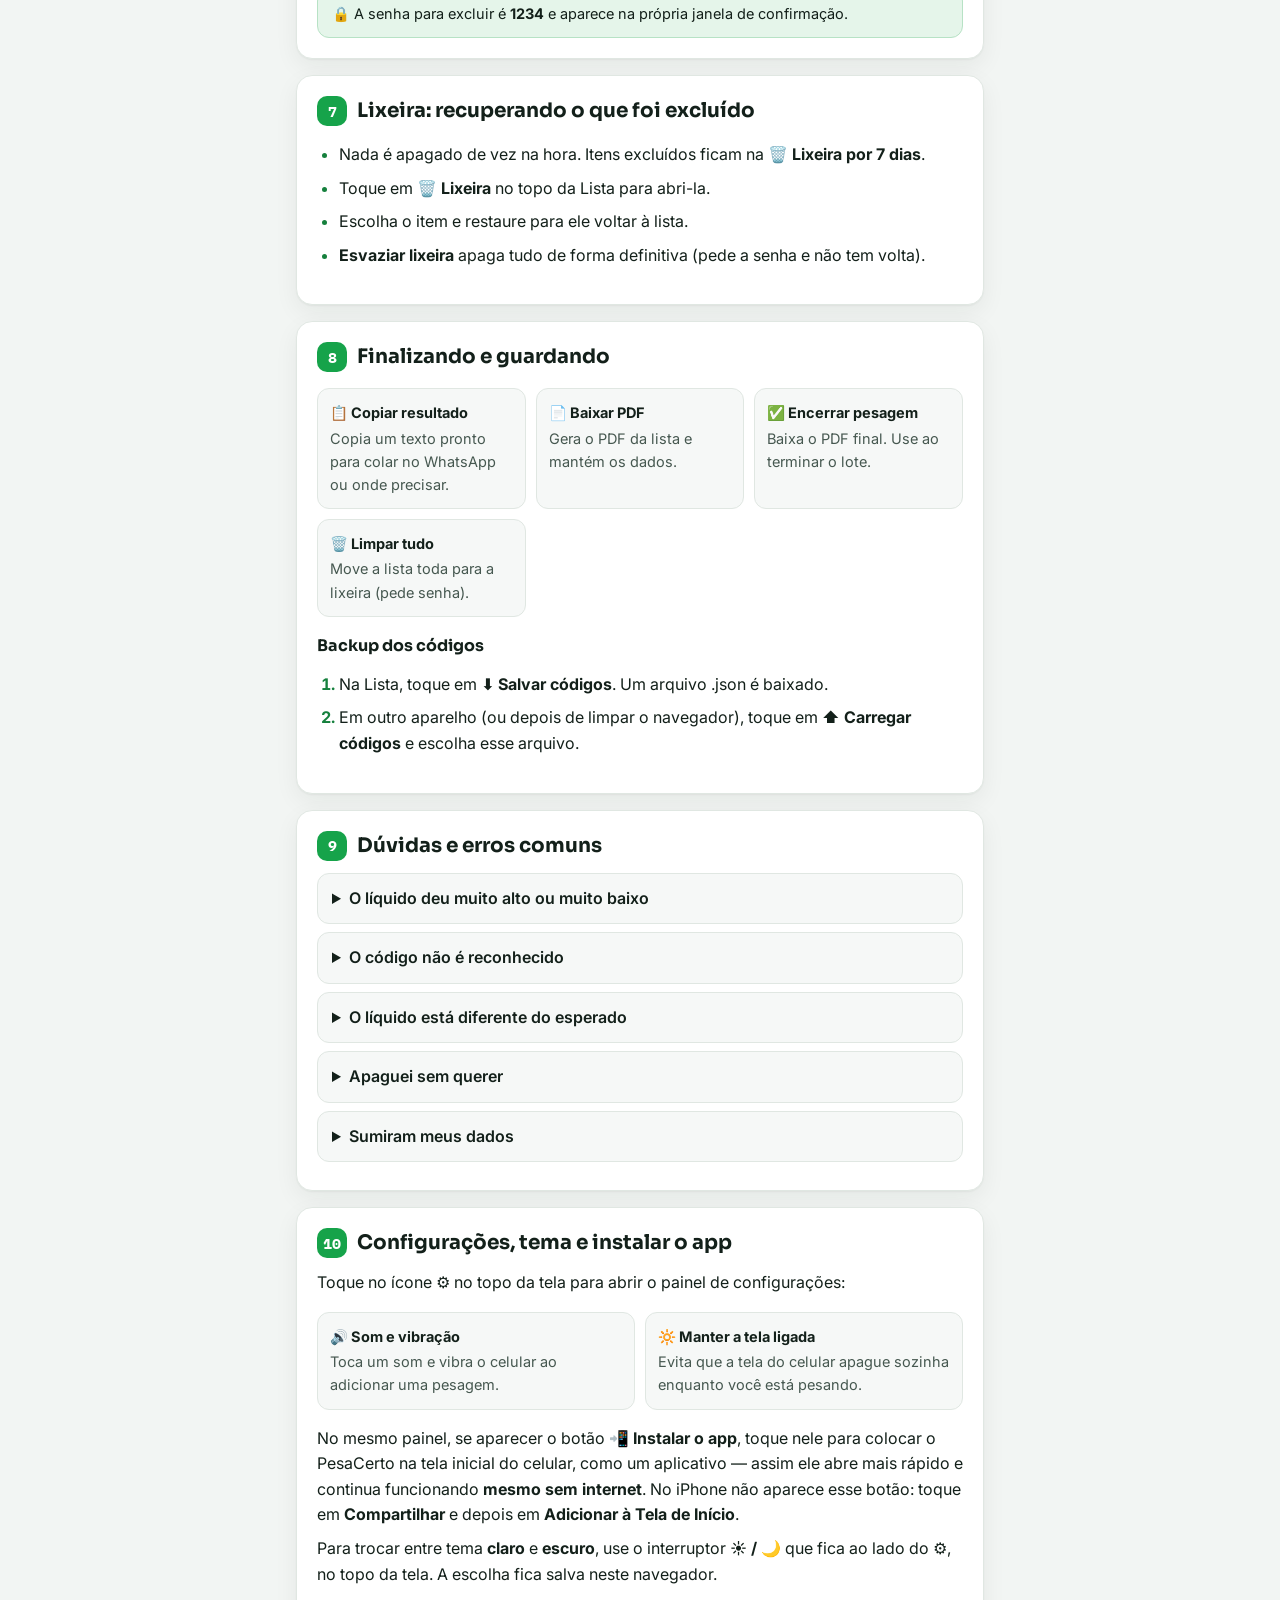
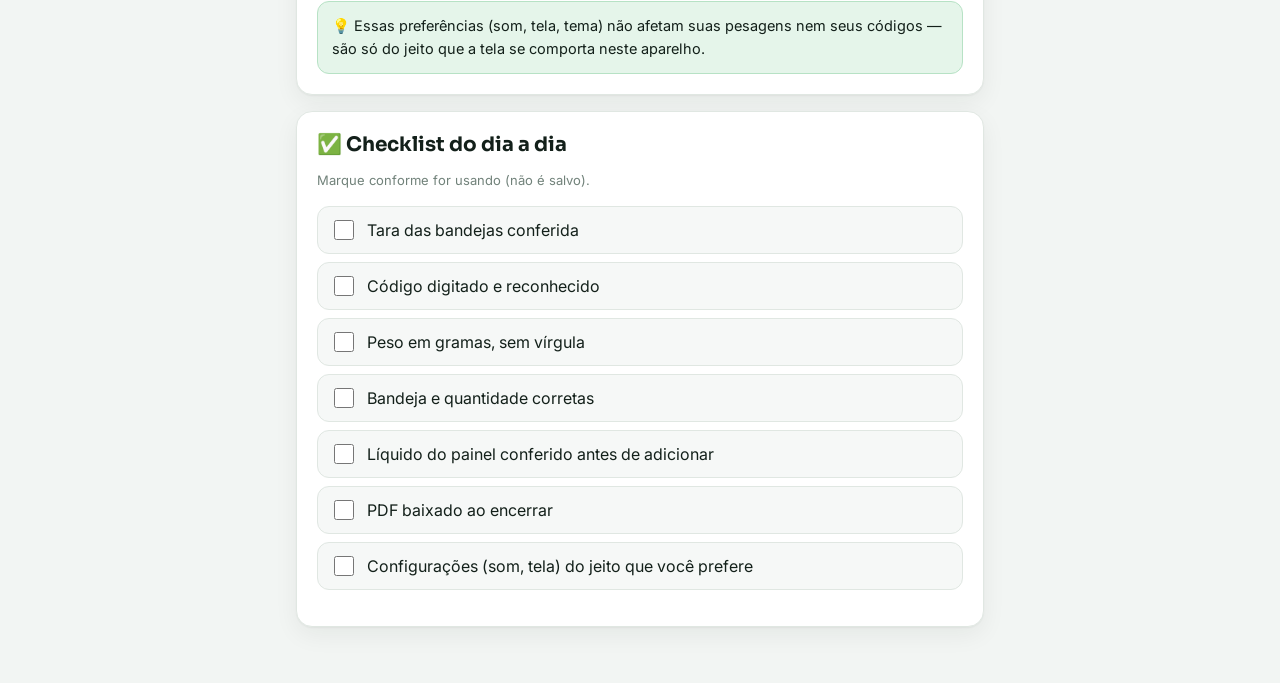
==== commit 5f2261cf: "Add files via upload" ====
--- a/tutorial.html
+++ b/tutorial.html
@@ -32,7 +32,8 @@
       <li><b>📋 Lista</b>Onde vê os totais, copia, baixa o PDF e encerra.</li>
       <li><b>⚙️ Tara</b>Onde define o peso das bandejas.</li>
     </ul>
-    <p>Na barra de baixo aparecem sempre os totais: <b>Itens</b>, <b>Bruto</b> e <b>Líquido</b>.</p>
+    <p>Na barra de baixo aparecem sempre os totais: <b>Itens</b>, <b>Bruto</b> e <b>Líquido</b>. No topo da tela também aparece sempre o <b>líquido total</b> da lista.</p>
+    <p>No topo você ainda encontra o ícone <b>⚙️</b> (configurações), o interruptor <b>☀️ / 🌙</b> de tema claro/escuro e o link <b>📖 Como usar</b> — veja o passo 10 para mais detalhes.</p>
     <div class="note info">💾 Tudo fica salvo <b>somente neste navegador</b>. Se trocar de celular ou limpar os dados do navegador, use o backup de códigos (passo 8).</div>
   </section>
 
@@ -53,7 +54,7 @@
     <ol>
       <li><b>Código:</b> na tela Pesar, digite o código da carne. Após uma pausa curta o site procura o código.
         <ul>
-          <li><span class="tag ok">Código já cadastrado</span> O nome e a bandeja são preenchidos sozinhos e o cursor pula para o peso.</li>
+          <li><span class="tag ok">Código já cadastrado</span> O nome e a bandeja são preenchidos sozinhos e o cursor pula para o peso. Se esse código já tiver pesagens, aparece um aviso <b>🕘 Última: ...</b> com a última pesagem e o total já pesado hoje.</li>
           <li><span class="tag no">Código não cadastrado</span> Digite o <b>nome</b> e toque em <b>➕ Registrar este código</b>. Na próxima vez ele será reconhecido.</li>
         </ul>
       </li>
@@ -69,6 +70,8 @@
       <li>Confira o painel verde <b>"Peso líquido desta pesagem"</b>. Ele já mostra o peso menos a bandeja.</li>
       <li>Toque em <b>＋ Adicionar pesagem</b>. Aparece "✅ Pesagem adicionada" e o formulário é limpo.</li>
     </ol>
+    <div class="note warn">⚠️ Se o peso parecer estranho (muito alto, muito baixo, ou bem diferente da média já registrada para esse código), o site mostra um aviso <b>antes</b> de adicionar, com as opções <b>Corrigir peso</b> ou <b>Adicionar mesmo assim</b>.</div>
+    <div class="note info">↩️ Depois de adicionar, uma barra <b>"Desfazer"</b> aparece por alguns segundos na parte de baixo da tela. Toque nela se adicionou a pesagem por engano.</div>
     <div class="note ok">✅ Pesou o mesmo código de novo? Basta repetir. O site <b>soma tudo no mesmo item</b> da lista.</div>
   </section>
 
@@ -148,6 +151,18 @@
     <details><summary>Sumiram meus dados</summary>Os dados ficam no navegador. Limpar dados do navegador, usar aba anônima ou trocar de aparelho os faz sumir. Faça o backup de códigos com frequência.</details>
   </section>
 
+  <section class="step" id="s10">
+    <h2><em>10</em> Configurações, tema e instalar o app</h2>
+    <p>Toque no ícone <b>⚙️</b> no topo da tela para abrir o painel de configurações:</p>
+    <ul class="cards">
+      <li><b>🔊 Som e vibração</b>Toca um som e vibra o celular ao adicionar uma pesagem.</li>
+      <li><b>🔆 Manter a tela ligada</b>Evita que a tela do celular apague sozinha enquanto você está pesando.</li>
+    </ul>
+    <p>No mesmo painel, se aparecer o botão <b>📲 Instalar o app</b>, toque nele para colocar o PesaCerto na tela inicial do celular, como um aplicativo — assim ele abre mais rápido e continua funcionando <b>mesmo sem internet</b>. No iPhone não aparece esse botão: toque em <b>Compartilhar</b> e depois em <b>Adicionar à Tela de Início</b>.</p>
+    <p>Para trocar entre tema <b>claro</b> e <b>escuro</b>, use o interruptor <b>☀️ / 🌙</b> que fica ao lado do ⚙️, no topo da tela. A escolha fica salva neste navegador.</p>
+    <div class="note info">💡 Essas preferências (som, tela, tema) não afetam suas pesagens nem seus códigos — são só do jeito que a tela se comporta neste aparelho.</div>
+  </section>
+
   <section class="step">
     <h2>✅ Checklist do dia a dia</h2>
     <p class="mini">Marque conforme for usando (não é salvo).</p>
@@ -158,6 +173,7 @@
       <li><label><input type="checkbox"> Bandeja e quantidade corretas</label></li>
       <li><label><input type="checkbox"> Líquido do painel conferido antes de adicionar</label></li>
       <li><label><input type="checkbox"> PDF baixado ao encerrar</label></li>
+      <li><label><input type="checkbox"> Configurações (som, tela) do jeito que você prefere</label></li>
     </ul>
   </section>
 </main>
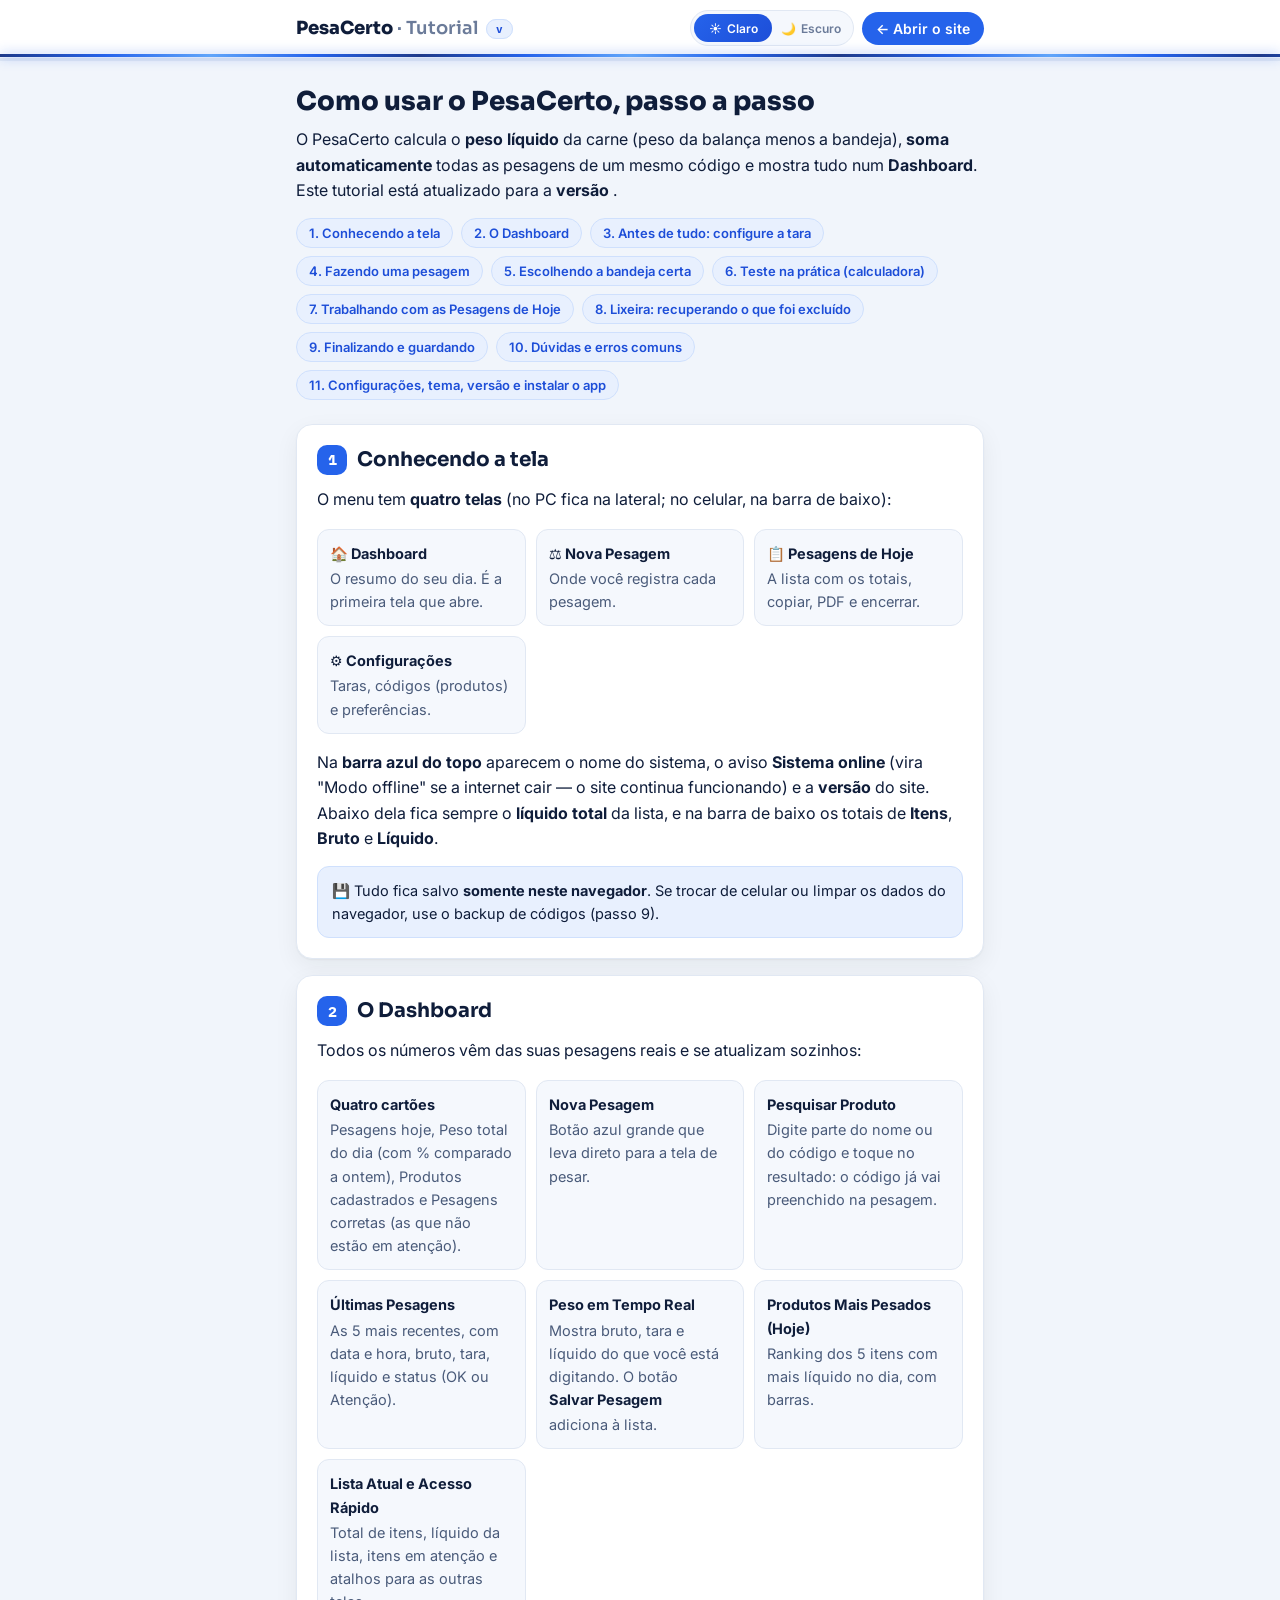
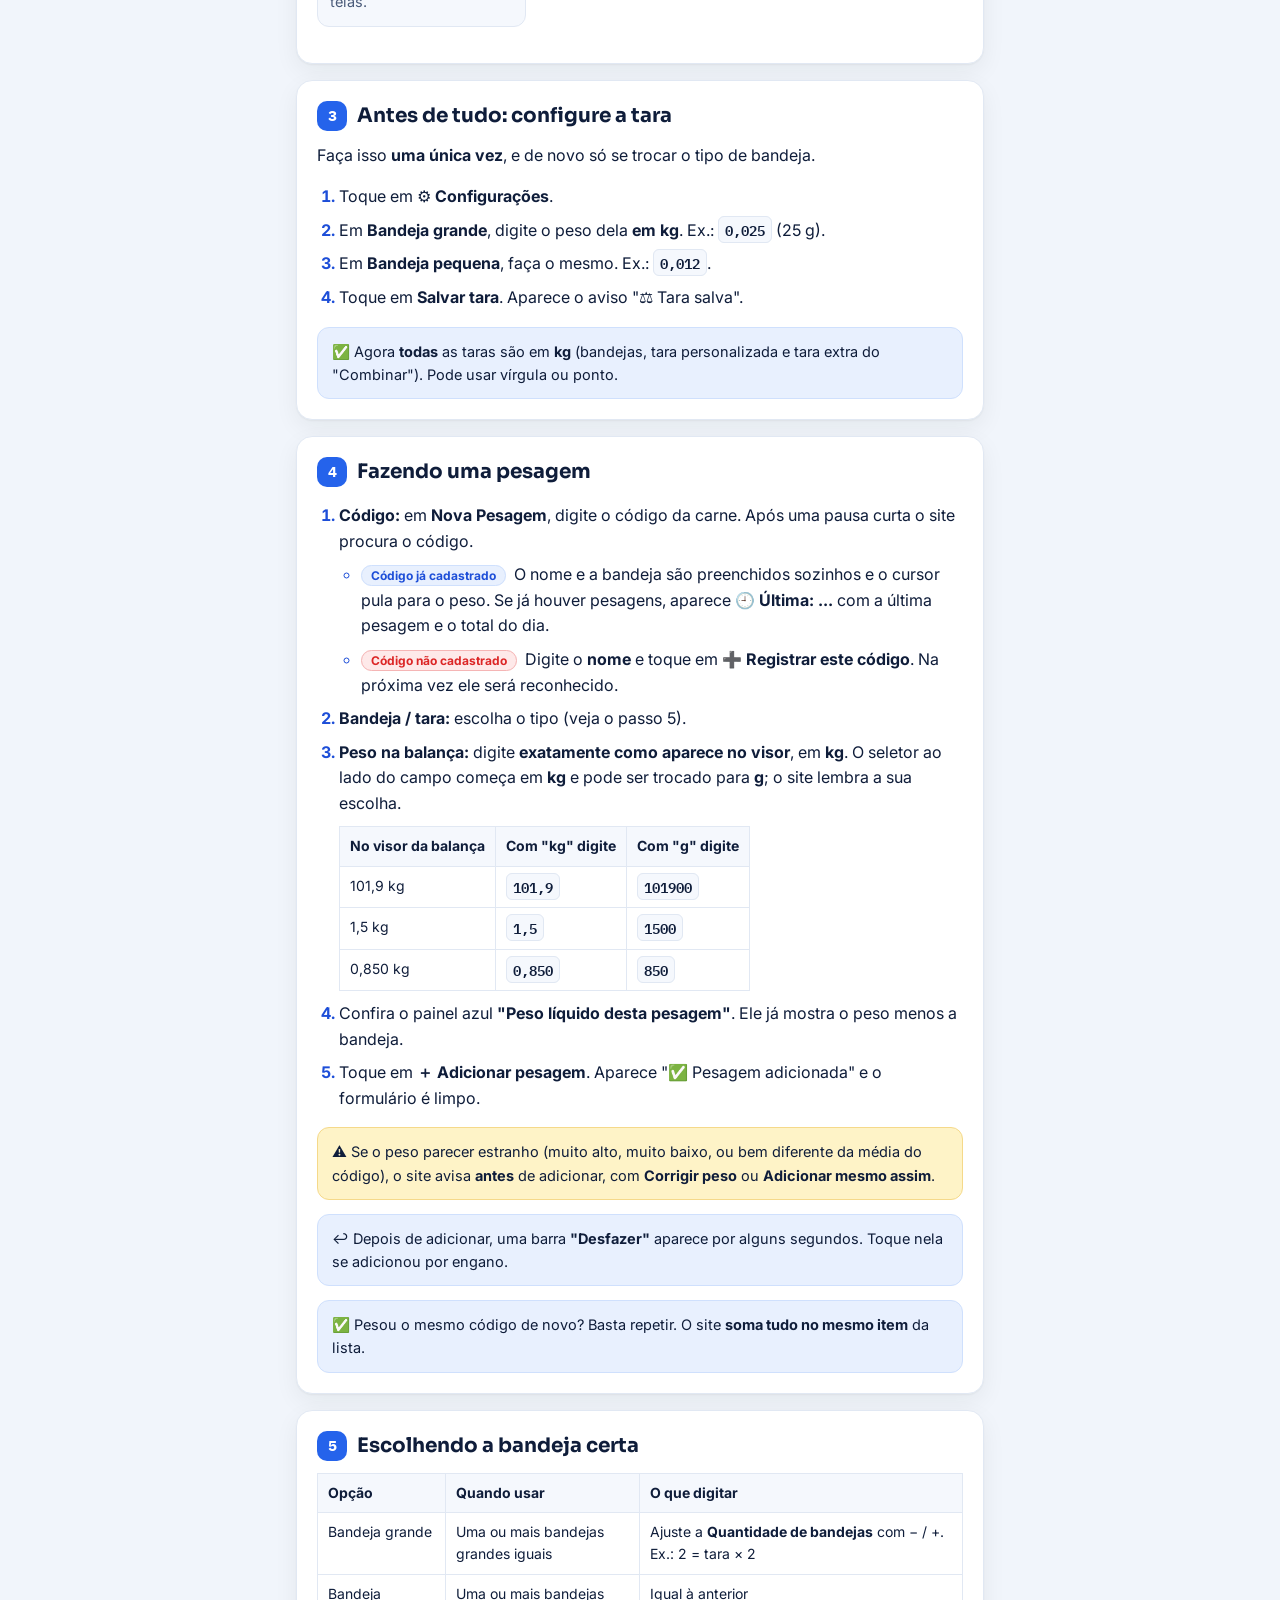
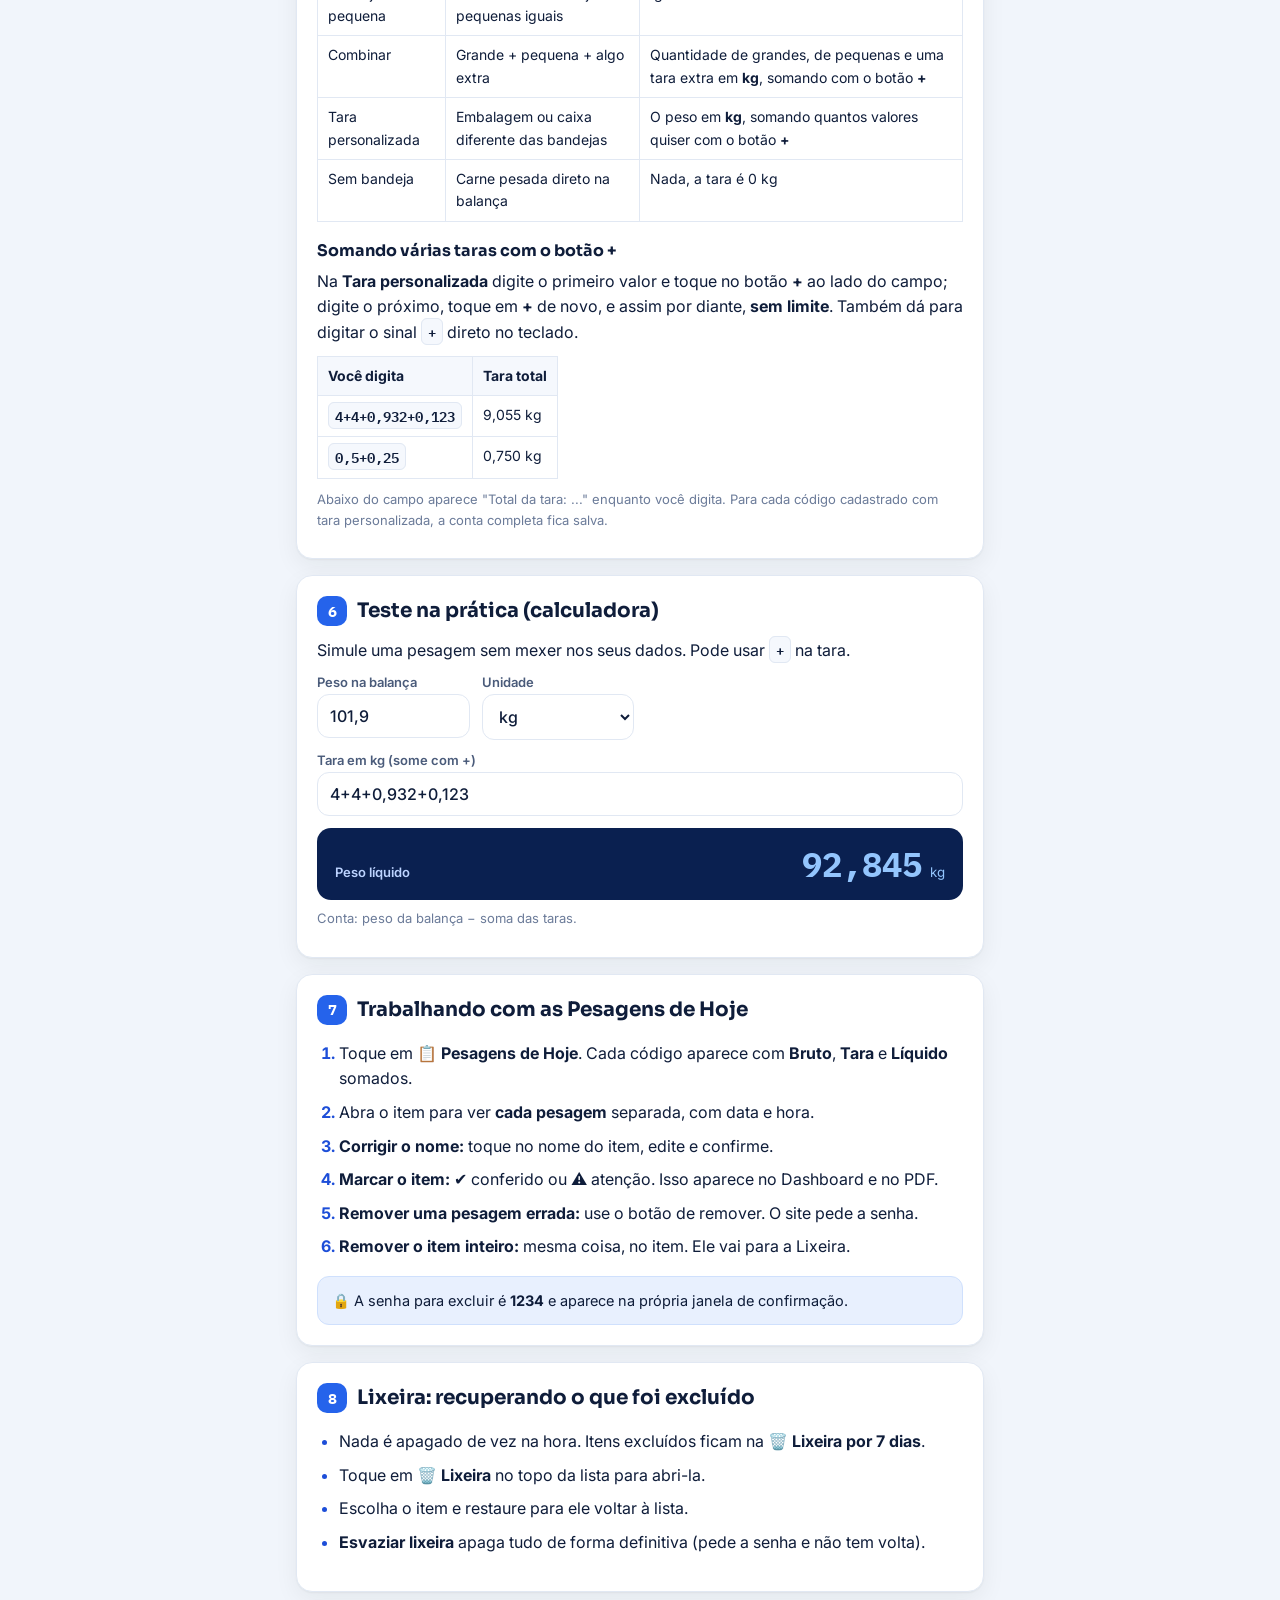
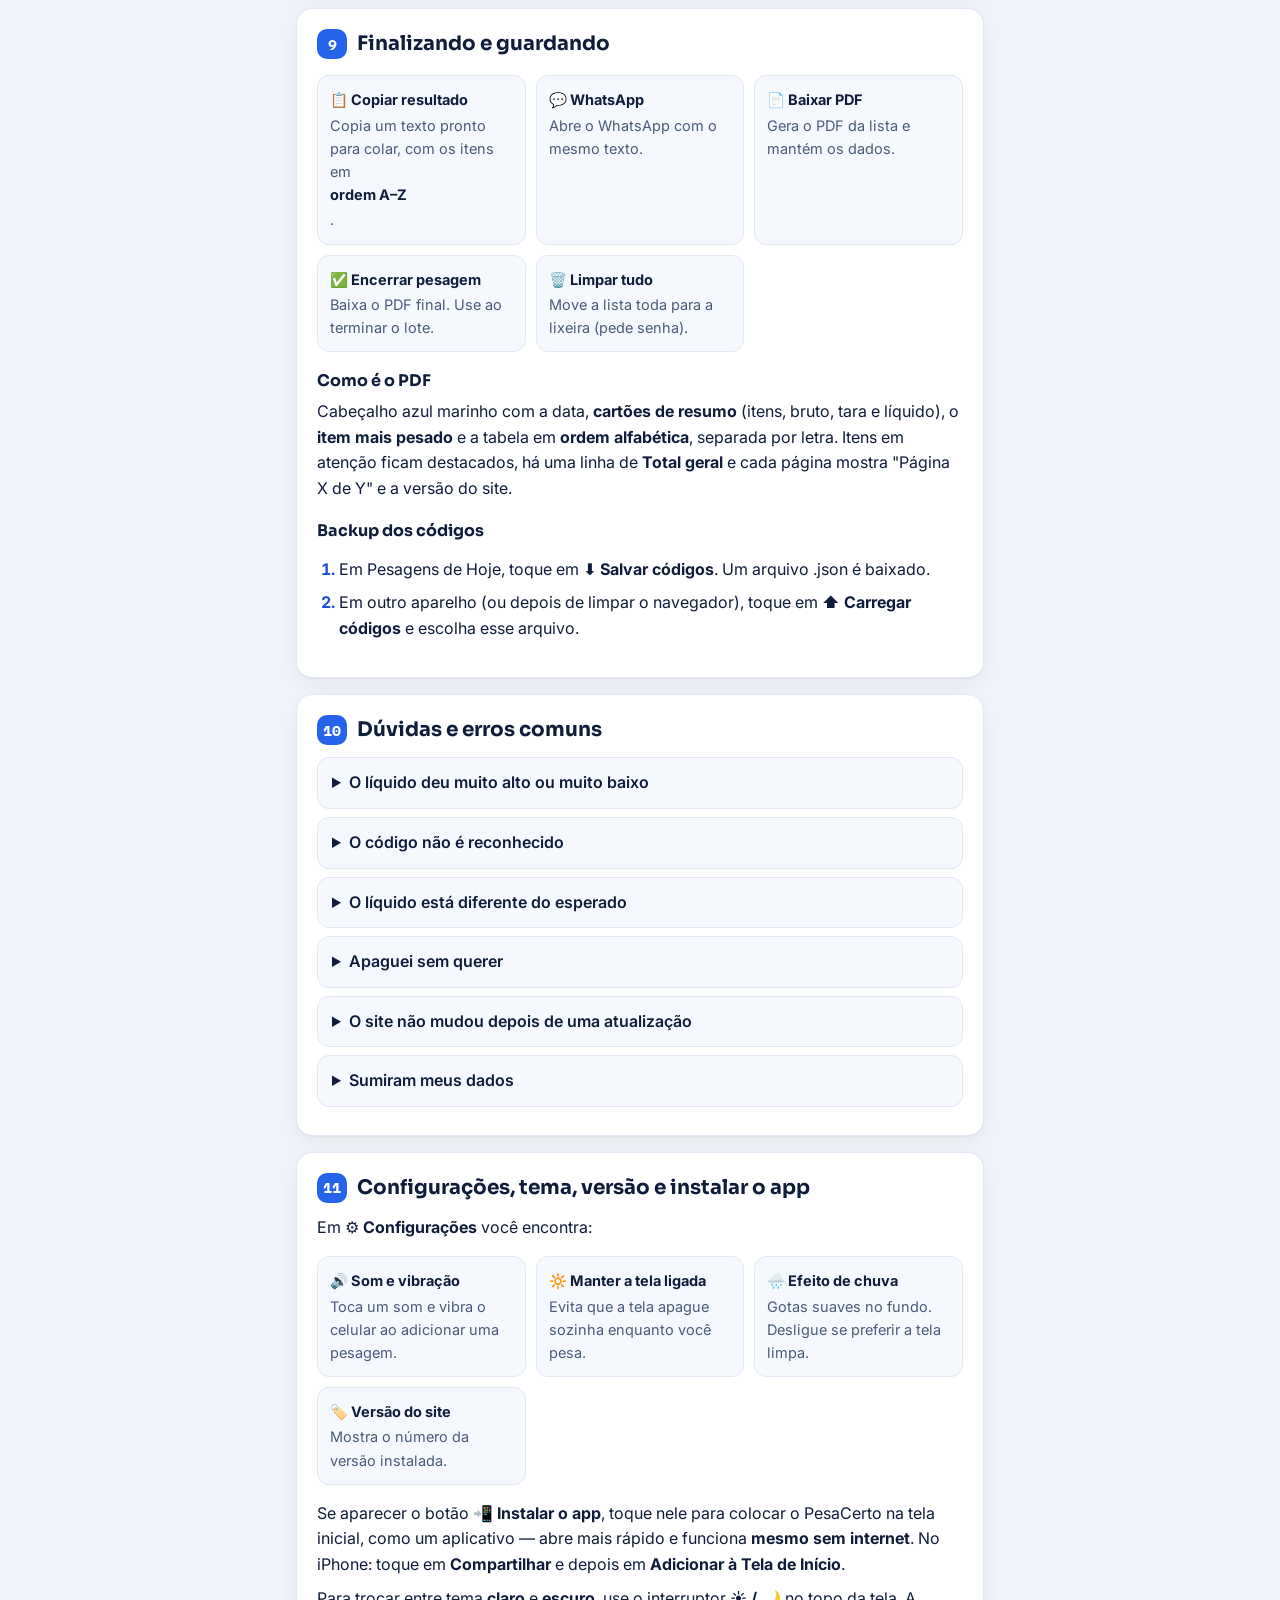
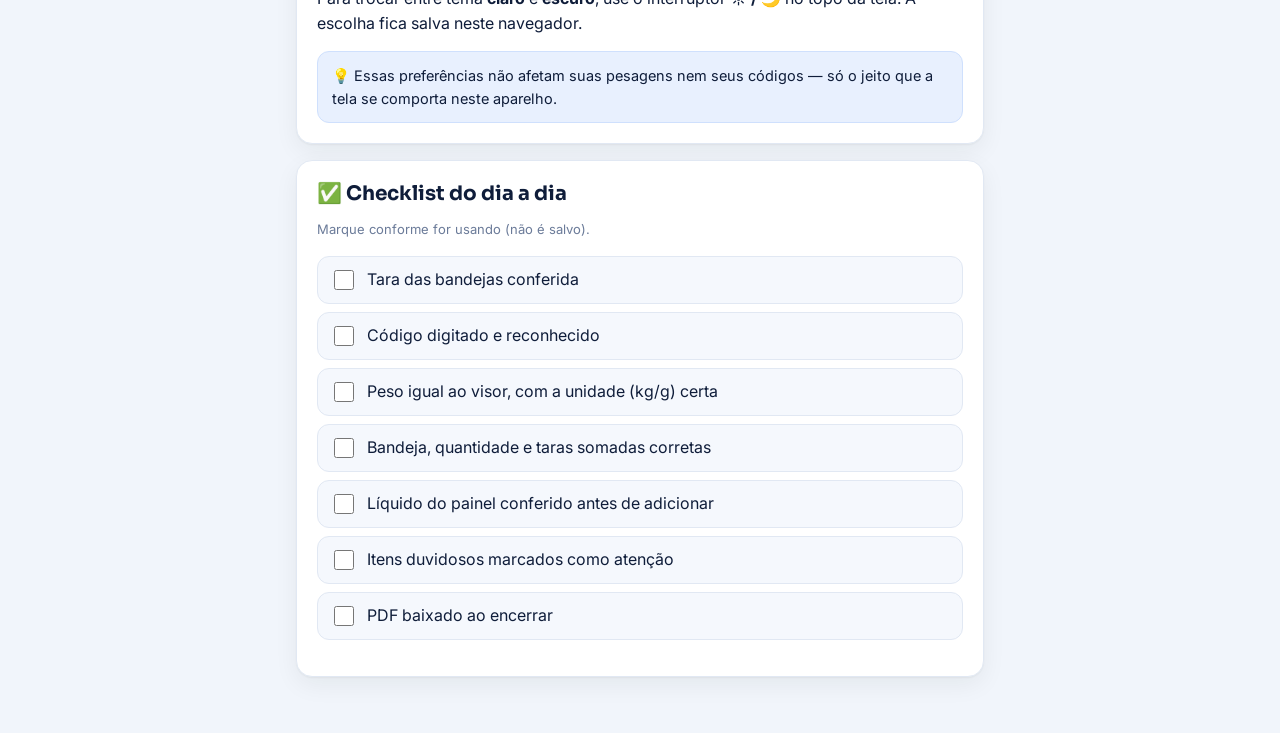
==== commit 5f8e9a5e: "Add files via upload" ====
--- a/tutorial.html
+++ b/tutorial.html
@@ -5,13 +5,15 @@
 <meta name="viewport" content="width=device-width, initial-scale=1, viewport-fit=cover">
 <title>Como usar o PesaCerto</title>
 <link rel="icon" href="logo.png">
+<meta name="theme-color" content="#0a1f44">
 <link href="https://fonts.googleapis.com/css2?family=Sora:wght@600;700;800&family=Inter:wght@400;500;600;700&family=IBM+Plex+Mono:wght@500;700&display=swap" rel="stylesheet">
+<script src="version.js"></script>
 <script src="theme.js"></script>
 <link rel="stylesheet" href="tutorial.css">
 </head>
 <body>
 <header class="topbar"><div class="wrap">
-  <b class="t">PesaCerto <span>· Tutorial</span></b>
+  <b class="t">PesaCerto <span>· Tutorial</span><i class="ver" data-versao>v</i></b>
   <div class="top-actions"><div class="theme-switch" role="group" aria-label="Tema do site"><i class="thumb"></i><button type="button" data-theme-set="light" aria-pressed="false" aria-label="Tema claro">☀️<span>Claro</span></button><button type="button" data-theme-set="dark" aria-pressed="false" aria-label="Tema escuro">🌙<span>Escuro</span></button></div><a class="back" href="index.html">← Abrir o site</a></div>
 </div></header>
 
@@ -20,147 +22,172 @@
 <main class="wrap">
   <section class="hero">
     <h1>Como usar o PesaCerto, passo a passo</h1>
-    <p>O PesaCerto calcula o <b>peso líquido</b> da carne (peso da balança menos a bandeja) e <b>soma automaticamente</b> todas as pesagens de um mesmo código.</p>
+    <p>O PesaCerto calcula o <b>peso líquido</b> da carne (peso da balança menos a bandeja), <b>soma automaticamente</b> todas as pesagens de um mesmo código e mostra tudo num <b>Dashboard</b>. Este tutorial está atualizado para a <b data-versao>versão atual</b>.</p>
     <nav class="toc" aria-label="Índice" id="toc"></nav>
   </section>
 
   <section class="step" id="s1">
     <h2><em>1</em> Conhecendo a tela</h2>
-    <p>O site tem <b>três telas</b>, que você troca pelos botões do menu:</p>
-    <ul class="cards">
-      <li><b>⚖️ Pesar</b>Onde você registra cada pesagem.</li>
-      <li><b>📋 Lista</b>Onde vê os totais, copia, baixa o PDF e encerra.</li>
-      <li><b>⚙️ Tara</b>Onde define o peso das bandejas.</li>
-    </ul>
-    <p>Na barra de baixo aparecem sempre os totais: <b>Itens</b>, <b>Bruto</b> e <b>Líquido</b>. No topo da tela também aparece sempre o <b>líquido total</b> da lista.</p>
-    <p>No topo você ainda encontra o ícone <b>⚙️</b> (configurações), o interruptor <b>☀️ / 🌙</b> de tema claro/escuro e o link <b>📖 Como usar</b> — veja o passo 10 para mais detalhes.</p>
-    <div class="note info">💾 Tudo fica salvo <b>somente neste navegador</b>. Se trocar de celular ou limpar os dados do navegador, use o backup de códigos (passo 8).</div>
+    <p>O menu tem <b>quatro telas</b> (no PC fica na lateral; no celular, na barra de baixo):</p>
+    <ul class="cards">
+      <li><b>🏠 Dashboard</b>O resumo do seu dia. É a primeira tela que abre.</li>
+      <li><b>⚖️ Nova Pesagem</b>Onde você registra cada pesagem.</li>
+      <li><b>📋 Pesagens de Hoje</b>A lista com os totais, copiar, PDF e encerrar.</li>
+      <li><b>⚙️ Configurações</b>Taras, códigos (produtos) e preferências.</li>
+    </ul>
+    <p>Na <b>barra azul do topo</b> aparecem o nome do sistema, o aviso <b>Sistema online</b> (vira "Modo offline" se a internet cair — o site continua funcionando) e a <b>versão</b> do site. Abaixo dela fica sempre o <b>líquido total</b> da lista, e na barra de baixo os totais de <b>Itens</b>, <b>Bruto</b> e <b>Líquido</b>.</p>
+    <div class="note info">💾 Tudo fica salvo <b>somente neste navegador</b>. Se trocar de celular ou limpar os dados do navegador, use o backup de códigos (passo 9).</div>
   </section>
 
   <section class="step" id="s2">
-    <h2><em>2</em> Antes de tudo: configure a tara</h2>
+    <h2><em>2</em> O Dashboard</h2>
+    <p>Todos os números vêm das suas pesagens reais e se atualizam sozinhos:</p>
+    <ul class="cards">
+      <li><b>Quatro cartões</b>Pesagens hoje, Peso total do dia (com % comparado a ontem), Produtos cadastrados e Pesagens corretas (as que não estão em atenção).</li>
+      <li><b>Nova Pesagem</b>Botão azul grande que leva direto para a tela de pesar.</li>
+      <li><b>Pesquisar Produto</b>Digite parte do nome ou do código e toque no resultado: o código já vai preenchido na pesagem.</li>
+      <li><b>Últimas Pesagens</b>As 5 mais recentes, com data e hora, bruto, tara, líquido e status (OK ou Atenção).</li>
+      <li><b>Peso em Tempo Real</b>Mostra bruto, tara e líquido do que você está digitando. O botão <b>Salvar Pesagem</b> adiciona à lista.</li>
+      <li><b>Produtos Mais Pesados (Hoje)</b>Ranking dos 5 itens com mais líquido no dia, com barras.</li>
+      <li><b>Lista Atual e Acesso Rápido</b>Total de itens, líquido da lista, itens em atenção e atalhos para as outras telas.</li>
+    </ul>
+  </section>
+
+  <section class="step" id="s3">
+    <h2><em>3</em> Antes de tudo: configure a tara</h2>
     <p>Faça isso <b>uma única vez</b>, e de novo só se trocar o tipo de bandeja.</p>
     <ol>
-      <li>Toque em <b>⚙️ Tara</b>.</li>
+      <li>Toque em <b>⚙️ Configurações</b>.</li>
       <li>Em <b>Bandeja grande</b>, digite o peso dela <b>em kg</b>. Ex.: <code>0,025</code> (25 g).</li>
       <li>Em <b>Bandeja pequena</b>, faça o mesmo. Ex.: <code>0,012</code>.</li>
       <li>Toque em <b>Salvar tara</b>. Aparece o aviso "⚖️ Tara salva".</li>
     </ol>
-    <div class="note warn">⚠️ Na aba Tara o valor é em <b>kg</b> (use vírgula ou ponto). Já a tara personalizada, na tela Pesar, é em <b>gramas</b>.</div>
-  </section>
-
-  <section class="step" id="s3">
-    <h2><em>3</em> Fazendo uma pesagem</h2>
-    <ol>
-      <li><b>Código:</b> na tela Pesar, digite o código da carne. Após uma pausa curta o site procura o código.
+    <div class="note info">✅ Agora <b>todas</b> as taras são em <b>kg</b> (bandejas, tara personalizada e tara extra do "Combinar"). Pode usar vírgula ou ponto.</div>
+  </section>
+
+  <section class="step" id="s4">
+    <h2><em>4</em> Fazendo uma pesagem</h2>
+    <ol>
+      <li><b>Código:</b> em <b>Nova Pesagem</b>, digite o código da carne. Após uma pausa curta o site procura o código.
         <ul>
-          <li><span class="tag ok">Código já cadastrado</span> O nome e a bandeja são preenchidos sozinhos e o cursor pula para o peso. Se esse código já tiver pesagens, aparece um aviso <b>🕘 Última: ...</b> com a última pesagem e o total já pesado hoje.</li>
+          <li><span class="tag ok">Código já cadastrado</span> O nome e a bandeja são preenchidos sozinhos e o cursor pula para o peso. Se já houver pesagens, aparece <b>🕘 Última: ...</b> com a última pesagem e o total do dia.</li>
           <li><span class="tag no">Código não cadastrado</span> Digite o <b>nome</b> e toque em <b>➕ Registrar este código</b>. Na próxima vez ele será reconhecido.</li>
         </ul>
       </li>
-      <li><b>Bandeja / tara:</b> escolha o tipo (veja o passo 4).</li>
-      <li><b>Peso na balança:</b> digite <b>em gramas, sem vírgula</b>.
+      <li><b>Bandeja / tara:</b> escolha o tipo (veja o passo 5).</li>
+      <li><b>Peso na balança:</b> digite <b>exatamente como aparece no visor</b>, em <b>kg</b>. O seletor ao lado do campo começa em <b>kg</b> e pode ser trocado para <b>g</b>; o site lembra a sua escolha.
         <table>
-          <tr><th>Na balança</th><th>Digite</th></tr>
-          <tr><td>1 kg</td><td><code>1000</code></td></tr>
-          <tr><td>1,5 kg</td><td><code>1500</code></td></tr>
-          <tr><td>0,850 kg</td><td><code>850</code></td></tr>
+          <tr><th>No visor da balança</th><th>Com "kg" digite</th><th>Com "g" digite</th></tr>
+          <tr><td>101,9 kg</td><td><code>101,9</code></td><td><code>101900</code></td></tr>
+          <tr><td>1,5 kg</td><td><code>1,5</code></td><td><code>1500</code></td></tr>
+          <tr><td>0,850 kg</td><td><code>0,850</code></td><td><code>850</code></td></tr>
         </table>
       </li>
-      <li>Confira o painel verde <b>"Peso líquido desta pesagem"</b>. Ele já mostra o peso menos a bandeja.</li>
+      <li>Confira o painel azul <b>"Peso líquido desta pesagem"</b>. Ele já mostra o peso menos a bandeja.</li>
       <li>Toque em <b>＋ Adicionar pesagem</b>. Aparece "✅ Pesagem adicionada" e o formulário é limpo.</li>
     </ol>
-    <div class="note warn">⚠️ Se o peso parecer estranho (muito alto, muito baixo, ou bem diferente da média já registrada para esse código), o site mostra um aviso <b>antes</b> de adicionar, com as opções <b>Corrigir peso</b> ou <b>Adicionar mesmo assim</b>.</div>
-    <div class="note info">↩️ Depois de adicionar, uma barra <b>"Desfazer"</b> aparece por alguns segundos na parte de baixo da tela. Toque nela se adicionou a pesagem por engano.</div>
+    <div class="note warn">⚠️ Se o peso parecer estranho (muito alto, muito baixo, ou bem diferente da média do código), o site avisa <b>antes</b> de adicionar, com <b>Corrigir peso</b> ou <b>Adicionar mesmo assim</b>.</div>
+    <div class="note info">↩️ Depois de adicionar, uma barra <b>"Desfazer"</b> aparece por alguns segundos. Toque nela se adicionou por engano.</div>
     <div class="note ok">✅ Pesou o mesmo código de novo? Basta repetir. O site <b>soma tudo no mesmo item</b> da lista.</div>
   </section>
 
-  <section class="step" id="s4">
-    <h2><em>4</em> Escolhendo a bandeja certa</h2>
+  <section class="step" id="s5">
+    <h2><em>5</em> Escolhendo a bandeja certa</h2>
     <table>
       <tr><th>Opção</th><th>Quando usar</th><th>O que digitar</th></tr>
       <tr><td>Bandeja grande</td><td>Uma ou mais bandejas grandes iguais</td><td>Ajuste a <b>Quantidade de bandejas</b> com − / +. Ex.: 2 = tara × 2</td></tr>
       <tr><td>Bandeja pequena</td><td>Uma ou mais bandejas pequenas iguais</td><td>Igual à anterior</td></tr>
-      <tr><td>Combinar</td><td>Grande + pequena + algo extra na mesma pesagem</td><td>Quantidade de grandes, de pequenas e uma tara extra em gramas. Aceita soma: <code>4+4+10</code> = 18 g</td></tr>
-      <tr><td>Tara personalizada</td><td>Embalagem diferente das bandejas</td><td>Peso dela em <b>gramas</b>. Ex.: <code>4</code> = 4 g</td></tr>
+      <tr><td>Combinar</td><td>Grande + pequena + algo extra</td><td>Quantidade de grandes, de pequenas e uma tara extra em <b>kg</b>, somando com o botão <b>+</b></td></tr>
+      <tr><td>Tara personalizada</td><td>Embalagem ou caixa diferente das bandejas</td><td>O peso em <b>kg</b>, somando quantos valores quiser com o botão <b>+</b></td></tr>
       <tr><td>Sem bandeja</td><td>Carne pesada direto na balança</td><td>Nada, a tara é 0 kg</td></tr>
     </table>
-  </section>
-
-  <section class="step" id="s5">
-    <h2><em>5</em> Teste na prática (calculadora)</h2>
-    <p>Simule uma pesagem sem mexer nos seus dados. As taras abaixo são só de exemplo.</p>
+    <h3>Somando várias taras com o botão +</h3>
+    <p>Na <b>Tara personalizada</b> digite o primeiro valor e toque no botão <b>+</b> ao lado do campo; digite o próximo, toque em <b>+</b> de novo, e assim por diante, <b>sem limite</b>. Também dá para digitar o sinal <code>+</code> direto no teclado.</p>
+    <table>
+      <tr><th>Você digita</th><th>Tara total</th></tr>
+      <tr><td><code>4+4+0,932+0,123</code></td><td>9,055 kg</td></tr>
+      <tr><td><code>0,5+0,25</code></td><td>0,750 kg</td></tr>
+    </table>
+    <p class="mini">Abaixo do campo aparece "Total da tara: ..." enquanto você digita. Para cada código cadastrado com tara personalizada, a conta completa fica salva.</p>
+  </section>
+
+  <section class="step" id="s6">
+    <h2><em>6</em> Teste na prática (calculadora)</h2>
+    <p>Simule uma pesagem sem mexer nos seus dados. Pode usar <code>+</code> na tara.</p>
     <div class="calc">
-      <label>Peso na balança (g)<input id="cPeso" type="number" inputmode="numeric" value="1500" min="0"></label>
-      <label>Bandeja
-        <select id="cTipo">
-          <option value="25">Grande (exemplo: 25 g)</option>
-          <option value="12">Pequena (exemplo: 12 g)</option>
-          <option value="0">Sem bandeja</option>
-        </select>
+      <label>Peso na balança<input id="cPeso" type="text" inputmode="decimal" value="101,9"></label>
+      <label>Unidade
+        <select id="cUn"><option value="kg">kg</option><option value="g">g</option></select>
       </label>
-      <label>Quantidade<input id="cQtd" type="number" inputmode="numeric" value="1" min="1"></label>
+      <label class="tarafield">Tara em kg (some com +)<input id="cTara" type="text" inputmode="decimal" value="4+4+0,932+0,123"></label>
       <div class="out"><span>Peso líquido</span><b id="cRes">0,000</b><small>kg</small></div>
     </div>
-    <p class="mini">Conta: (peso − tara × quantidade) ÷ 1000.</p>
-  </section>
-
-  <section class="step" id="s6">
-    <h2><em>6</em> Trabalhando com a Lista</h2>
-    <ol>
-      <li>Toque em <b>📋 Lista</b>. Cada código aparece com <b>Bruto</b>, <b>Tara</b> e <b>Líquido</b> somados.</li>
+    <p class="mini">Conta: peso da balança − soma das taras.</p>
+  </section>
+
+  <section class="step" id="s7">
+    <h2><em>7</em> Trabalhando com as Pesagens de Hoje</h2>
+    <ol>
+      <li>Toque em <b>📋 Pesagens de Hoje</b>. Cada código aparece com <b>Bruto</b>, <b>Tara</b> e <b>Líquido</b> somados.</li>
       <li>Abra o item para ver <b>cada pesagem</b> separada, com data e hora.</li>
       <li><b>Corrigir o nome:</b> toque no nome do item, edite e confirme.</li>
-      <li><b>Remover uma pesagem errada:</b> use o botão de remover na pesagem. O site pede a senha.</li>
+      <li><b>Marcar o item:</b> ✔️ conferido ou ⚠️ atenção. Isso aparece no Dashboard e no PDF.</li>
+      <li><b>Remover uma pesagem errada:</b> use o botão de remover. O site pede a senha.</li>
       <li><b>Remover o item inteiro:</b> mesma coisa, no item. Ele vai para a Lixeira.</li>
     </ol>
     <div class="note info">🔒 A senha para excluir é <b>1234</b> e aparece na própria janela de confirmação.</div>
   </section>
 
-  <section class="step" id="s7">
-    <h2><em>7</em> Lixeira: recuperando o que foi excluído</h2>
+  <section class="step" id="s8">
+    <h2><em>8</em> Lixeira: recuperando o que foi excluído</h2>
     <ul>
       <li>Nada é apagado de vez na hora. Itens excluídos ficam na <b>🗑️ Lixeira por 7 dias</b>.</li>
-      <li>Toque em <b>🗑️ Lixeira</b> no topo da Lista para abri-la.</li>
+      <li>Toque em <b>🗑️ Lixeira</b> no topo da lista para abri-la.</li>
       <li>Escolha o item e restaure para ele voltar à lista.</li>
       <li><b>Esvaziar lixeira</b> apaga tudo de forma definitiva (pede a senha e não tem volta).</li>
     </ul>
   </section>
 
-  <section class="step" id="s8">
-    <h2><em>8</em> Finalizando e guardando</h2>
-    <ul class="cards">
-      <li><b>📋 Copiar resultado</b>Copia um texto pronto para colar no WhatsApp ou onde precisar.</li>
+  <section class="step" id="s9">
+    <h2><em>9</em> Finalizando e guardando</h2>
+    <ul class="cards">
+      <li><b>📋 Copiar resultado</b>Copia um texto pronto para colar, com os itens em <b>ordem A–Z</b>.</li>
+      <li><b>💬 WhatsApp</b>Abre o WhatsApp com o mesmo texto.</li>
       <li><b>📄 Baixar PDF</b>Gera o PDF da lista e mantém os dados.</li>
       <li><b>✅ Encerrar pesagem</b>Baixa o PDF final. Use ao terminar o lote.</li>
       <li><b>🗑️ Limpar tudo</b>Move a lista toda para a lixeira (pede senha).</li>
     </ul>
+    <h3>Como é o PDF</h3>
+    <p>Cabeçalho azul marinho com a data, <b>cartões de resumo</b> (itens, bruto, tara e líquido), o <b>item mais pesado</b> e a tabela em <b>ordem alfabética</b>, separada por letra. Itens em atenção ficam destacados, há uma linha de <b>Total geral</b> e cada página mostra "Página X de Y" e a versão do site.</p>
     <h3>Backup dos códigos</h3>
     <ol>
-      <li>Na Lista, toque em <b>⬇️ Salvar códigos</b>. Um arquivo .json é baixado.</li>
+      <li>Em Pesagens de Hoje, toque em <b>⬇️ Salvar códigos</b>. Um arquivo .json é baixado.</li>
       <li>Em outro aparelho (ou depois de limpar o navegador), toque em <b>⬆️ Carregar códigos</b> e escolha esse arquivo.</li>
     </ol>
   </section>
 
-  <section class="step" id="s9">
-    <h2><em>9</em> Dúvidas e erros comuns</h2>
-    <details><summary>O líquido deu muito alto ou muito baixo</summary>Você provavelmente digitou o peso com vírgula. Digite em gramas: 1,5 kg = <code>1500</code>.</details>
+  <section class="step" id="s10">
+    <h2><em>10</em> Dúvidas e erros comuns</h2>
+    <details><summary>O líquido deu muito alto ou muito baixo</summary>Confira a unidade ao lado do peso: com <b>kg</b> digite 1,5; com <b>g</b> digite 1500.</details>
     <details><summary>O código não é reconhecido</summary>Ele ainda não foi cadastrado. Digite o nome e toque em "Registrar este código".</details>
-    <details><summary>O líquido está diferente do esperado</summary>Confira a aba Tara e a quantidade de bandejas.</details>
-    <details><summary>Apaguei sem querer</summary>Abra a Lixeira na Lista e restaure em até 7 dias.</details>
+    <details><summary>O líquido está diferente do esperado</summary>Confira as taras em Configurações, a quantidade de bandejas e o total mostrado abaixo do campo da tara personalizada.</details>
+    <details><summary>Apaguei sem querer</summary>Abra a Lixeira e restaure em até 7 dias.</details>
+    <details><summary>O site não mudou depois de uma atualização</summary>Feche e abra o site de novo (ou o app instalado). A versão aparece na barra do topo e em Configurações — se for a nova, está atualizado.</details>
     <details><summary>Sumiram meus dados</summary>Os dados ficam no navegador. Limpar dados do navegador, usar aba anônima ou trocar de aparelho os faz sumir. Faça o backup de códigos com frequência.</details>
   </section>
 
-  <section class="step" id="s10">
-    <h2><em>10</em> Configurações, tema e instalar o app</h2>
-    <p>Toque no ícone <b>⚙️</b> no topo da tela para abrir o painel de configurações:</p>
+  <section class="step" id="s11">
+    <h2><em>11</em> Configurações, tema, versão e instalar o app</h2>
+    <p>Em <b>⚙️ Configurações</b> você encontra:</p>
     <ul class="cards">
       <li><b>🔊 Som e vibração</b>Toca um som e vibra o celular ao adicionar uma pesagem.</li>
-      <li><b>🔆 Manter a tela ligada</b>Evita que a tela do celular apague sozinha enquanto você está pesando.</li>
-    </ul>
-    <p>No mesmo painel, se aparecer o botão <b>📲 Instalar o app</b>, toque nele para colocar o PesaCerto na tela inicial do celular, como um aplicativo — assim ele abre mais rápido e continua funcionando <b>mesmo sem internet</b>. No iPhone não aparece esse botão: toque em <b>Compartilhar</b> e depois em <b>Adicionar à Tela de Início</b>.</p>
-    <p>Para trocar entre tema <b>claro</b> e <b>escuro</b>, use o interruptor <b>☀️ / 🌙</b> que fica ao lado do ⚙️, no topo da tela. A escolha fica salva neste navegador.</p>
-    <div class="note info">💡 Essas preferências (som, tela, tema) não afetam suas pesagens nem seus códigos — são só do jeito que a tela se comporta neste aparelho.</div>
+      <li><b>🔆 Manter a tela ligada</b>Evita que a tela apague sozinha enquanto você pesa.</li>
+      <li><b>🌧️ Efeito de chuva</b>Gotas suaves no fundo. Desligue se preferir a tela limpa.</li>
+      <li><b>🏷️ Versão do site</b>Mostra o número da versão instalada.</li>
+    </ul>
+    <p>Se aparecer o botão <b>📲 Instalar o app</b>, toque nele para colocar o PesaCerto na tela inicial, como um aplicativo — abre mais rápido e funciona <b>mesmo sem internet</b>. No iPhone: toque em <b>Compartilhar</b> e depois em <b>Adicionar à Tela de Início</b>.</p>
+    <p>Para trocar entre tema <b>claro</b> e <b>escuro</b>, use o interruptor <b>☀️ / 🌙</b> no topo da tela. A escolha fica salva neste navegador.</p>
+    <div class="note info">💡 Essas preferências não afetam suas pesagens nem seus códigos — só o jeito que a tela se comporta neste aparelho.</div>
   </section>
 
   <section class="step">
@@ -169,11 +196,11 @@
     <ul class="check" id="check">
       <li><label><input type="checkbox"> Tara das bandejas conferida</label></li>
       <li><label><input type="checkbox"> Código digitado e reconhecido</label></li>
-      <li><label><input type="checkbox"> Peso em gramas, sem vírgula</label></li>
-      <li><label><input type="checkbox"> Bandeja e quantidade corretas</label></li>
+      <li><label><input type="checkbox"> Peso igual ao visor, com a unidade (kg/g) certa</label></li>
+      <li><label><input type="checkbox"> Bandeja, quantidade e taras somadas corretas</label></li>
       <li><label><input type="checkbox"> Líquido do painel conferido antes de adicionar</label></li>
+      <li><label><input type="checkbox"> Itens duvidosos marcados como atenção</label></li>
       <li><label><input type="checkbox"> PDF baixado ao encerrar</label></li>
-      <li><label><input type="checkbox"> Configurações (som, tela) do jeito que você prefere</label></li>
     </ul>
   </section>
 </main>
--- a/tutorial.css
+++ b/tutorial.css
@@ -1,23 +1,23 @@
 :root{
-  --bg:#f2f5f3;--card:#fff;--soft:#f6f8f7;--line:#e0e7e2;
-  --ink:#13201a;--ink-2:#465850;--ink-3:#71827a;
-  --brand:#16a34a;--brand-2:#15803d;--brand-soft:#e5f5ea;--brand-line:#b7e2c5;
+  --bg:#f1f5fb;--card:#fff;--soft:#f5f8fd;--line:#e1e8f3;
+  --ink:#0f1d3a;--ink-2:#4a5b7a;--ink-3:#6b7b99;
+  --brand:#2563eb;--brand-2:#1d4ed8;--brand-soft:#e8f0fe;--brand-line:#cfe0fd;
   --warn:#b45309;--warn-soft:#fef3c7;--warn-line:#f5d98a;
   --red:#dc2626;--red-soft:#fee9e9;--red-line:#f5b5b5;
   --shadow:0 1px 2px rgba(16,32,24,.05),0 8px 24px rgba(16,32,24,.06);
   --f-d:'Sora',system-ui,sans-serif;--f-b:'Inter',system-ui,sans-serif;--f-m:'IBM Plex Mono',ui-monospace,monospace;
 }
 @media(prefers-color-scheme:dark){:root:not([data-theme="light"]){
-  --bg:#0a0f0c;--card:#131a16;--soft:#0e1411;--line:#233029;
-  --ink:#eef4f0;--ink-2:#b3c1b9;--ink-3:#7f9187;
-  --brand:#22c55e;--brand-2:#4ade80;--brand-soft:rgba(34,197,94,.13);--brand-line:rgba(74,222,128,.32);
+  --bg:#071226;--card:#0d1b36;--soft:#0a1630;--line:#1a2c50;
+  --ink:#e8efff;--ink-2:#b3c3e0;--ink-3:#8397bd;
+  --brand:#3b82f6;--brand-2:#60a5fa;--brand-soft:rgba(59,130,246,.15);--brand-line:rgba(96,165,250,.35);
   --warn:#fbbf24;--warn-soft:rgba(251,191,36,.12);--warn-line:rgba(251,191,36,.3);
   --red:#f87171;--red-soft:rgba(248,113,113,.12);--red-line:rgba(248,113,113,.35);
   --shadow:0 8px 24px rgba(0,0,0,.4);}}
 :root[data-theme="dark"]{
-  --bg:#0a0f0c;--card:#131a16;--soft:#0e1411;--line:#233029;
-  --ink:#eef4f0;--ink-2:#b3c1b9;--ink-3:#7f9187;
-  --brand:#22c55e;--brand-2:#4ade80;--brand-soft:rgba(34,197,94,.13);--brand-line:rgba(74,222,128,.32);
+  --bg:#071226;--card:#0d1b36;--soft:#0a1630;--line:#1a2c50;
+  --ink:#e8efff;--ink-2:#b3c3e0;--ink-3:#8397bd;
+  --brand:#3b82f6;--brand-2:#60a5fa;--brand-soft:rgba(59,130,246,.15);--brand-line:rgba(96,165,250,.35);
   --warn:#fbbf24;--warn-soft:rgba(251,191,36,.12);--warn-line:rgba(251,191,36,.3);
   --red:#f87171;--red-soft:rgba(248,113,113,.12);--red-line:rgba(248,113,113,.35);
   --shadow:0 8px 24px rgba(0,0,0,.4);}
@@ -59,8 +59,8 @@
 .calc label{display:flex;flex-direction:column;gap:4px;font:600 13px var(--f-b);color:var(--ink-2)}
 input,select{font:500 16px var(--f-b);padding:11px 12px;border:1.5px solid var(--line);border-radius:12px;background:var(--card);color:var(--ink);width:100%}
 input:focus,select:focus{outline:none;border-color:var(--brand)}
-.out{grid-column:1/-1;background:#0c1611;border-radius:14px;padding:14px 18px;display:flex;align-items:baseline;gap:8px;color:#5eeb95}
-.out span{font:600 13px var(--f-b);color:#9bd9b4;margin-right:auto}
+.out{grid-column:1/-1;background:#0a2050;border-radius:14px;padding:14px 18px;display:flex;align-items:baseline;gap:8px;color:#93c5fd}
+.out span{font:600 13px var(--f-b);color:#bcd3ff;margin-right:auto}
 .out b{font:700 34px var(--f-m)}
 details{border:1px solid var(--line);border-radius:12px;margin:8px 0;background:var(--soft);padding:0 14px}
 summary{cursor:pointer;font-weight:600;padding:12px 0}
@@ -79,10 +79,14 @@
 @media(max-width:520px){.theme-switch button span{display:none}}
 .theme-anim,.theme-anim *{transition:background-color .4s,border-color .4s,color .4s !important}
 .topbar{position:sticky}
-.topbar::after{content:"";position:absolute;left:0;right:0;bottom:-1px;height:3px;background:linear-gradient(90deg,#7f1d1d 0,#dc2626 25%,#ff5a4d 50%,#dc2626 75%,#7f1d1d 100%);background-size:420px 100%;animation:meat 4.5s linear infinite;box-shadow:0 0 12px rgba(220,38,38,.55)}
+.topbar::after{content:"";position:absolute;left:0;right:0;bottom:-1px;height:3px;background:linear-gradient(90deg,#1e3a8a 0,#2563eb 25%,#60a5fa 50%,#2563eb 75%,#1e3a8a 100%);background-size:420px 100%;animation:meat 4.5s linear infinite;box-shadow:0 0 12px rgba(37,99,235,.55)}
 @keyframes meat{to{background-position:420px 0}}
 .progress{top:58px}
 .step{animation:rise .5s cubic-bezier(.2,.8,.3,1) both;transition:transform .3s,border-color .3s}
 .step:hover{transform:translateY(-2px);border-color:var(--brand-line)}
 @keyframes rise{from{opacity:0;transform:translateY(14px)}to{opacity:1;transform:none}}
 @media(prefers-reduced-motion:reduce){*,*::before,*::after{animation:none !important}}
+
+.ver{font:700 11px var(--f-m);color:var(--brand-2);background:var(--brand-soft);border:1px solid var(--brand-line);padding:2px 9px;border-radius:999px;margin-left:8px;vertical-align:middle}
+.calc .tarafield{grid-column:1/-1}
+h1 .ver{font-size:12px}
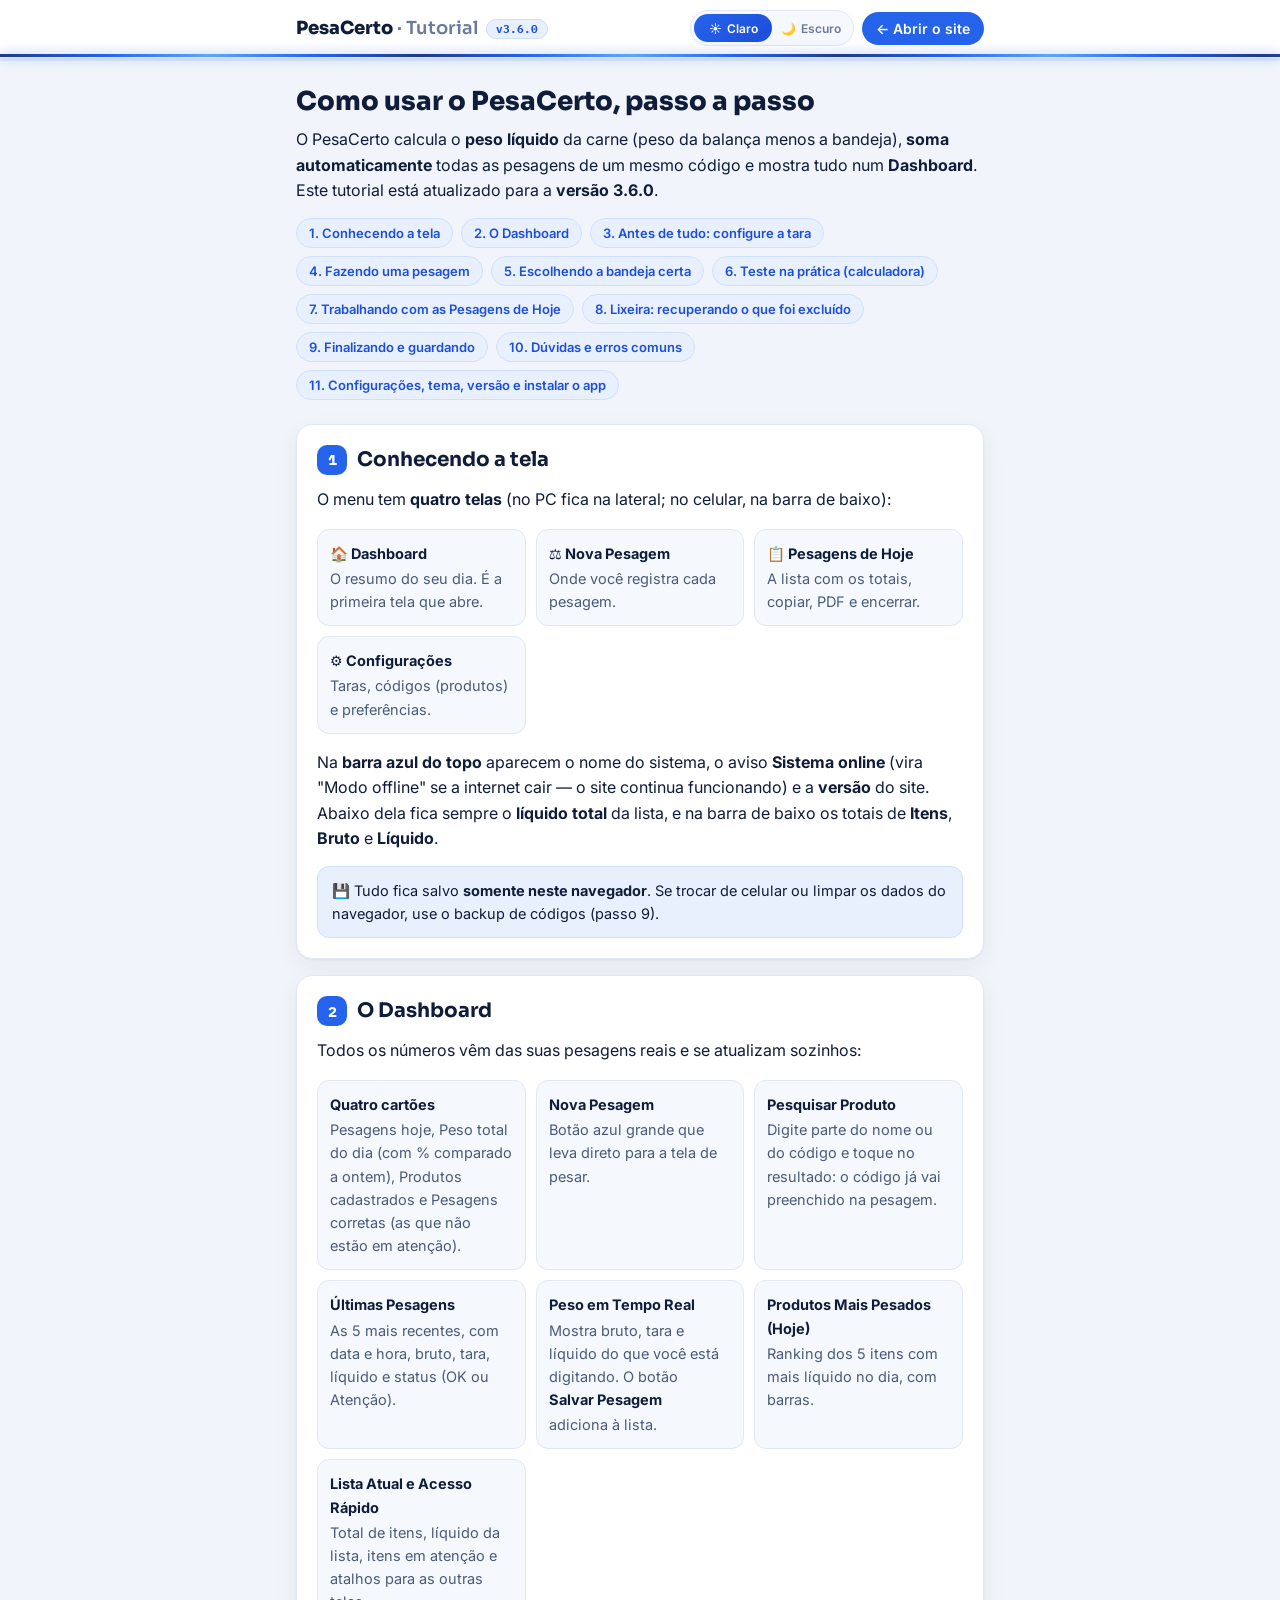
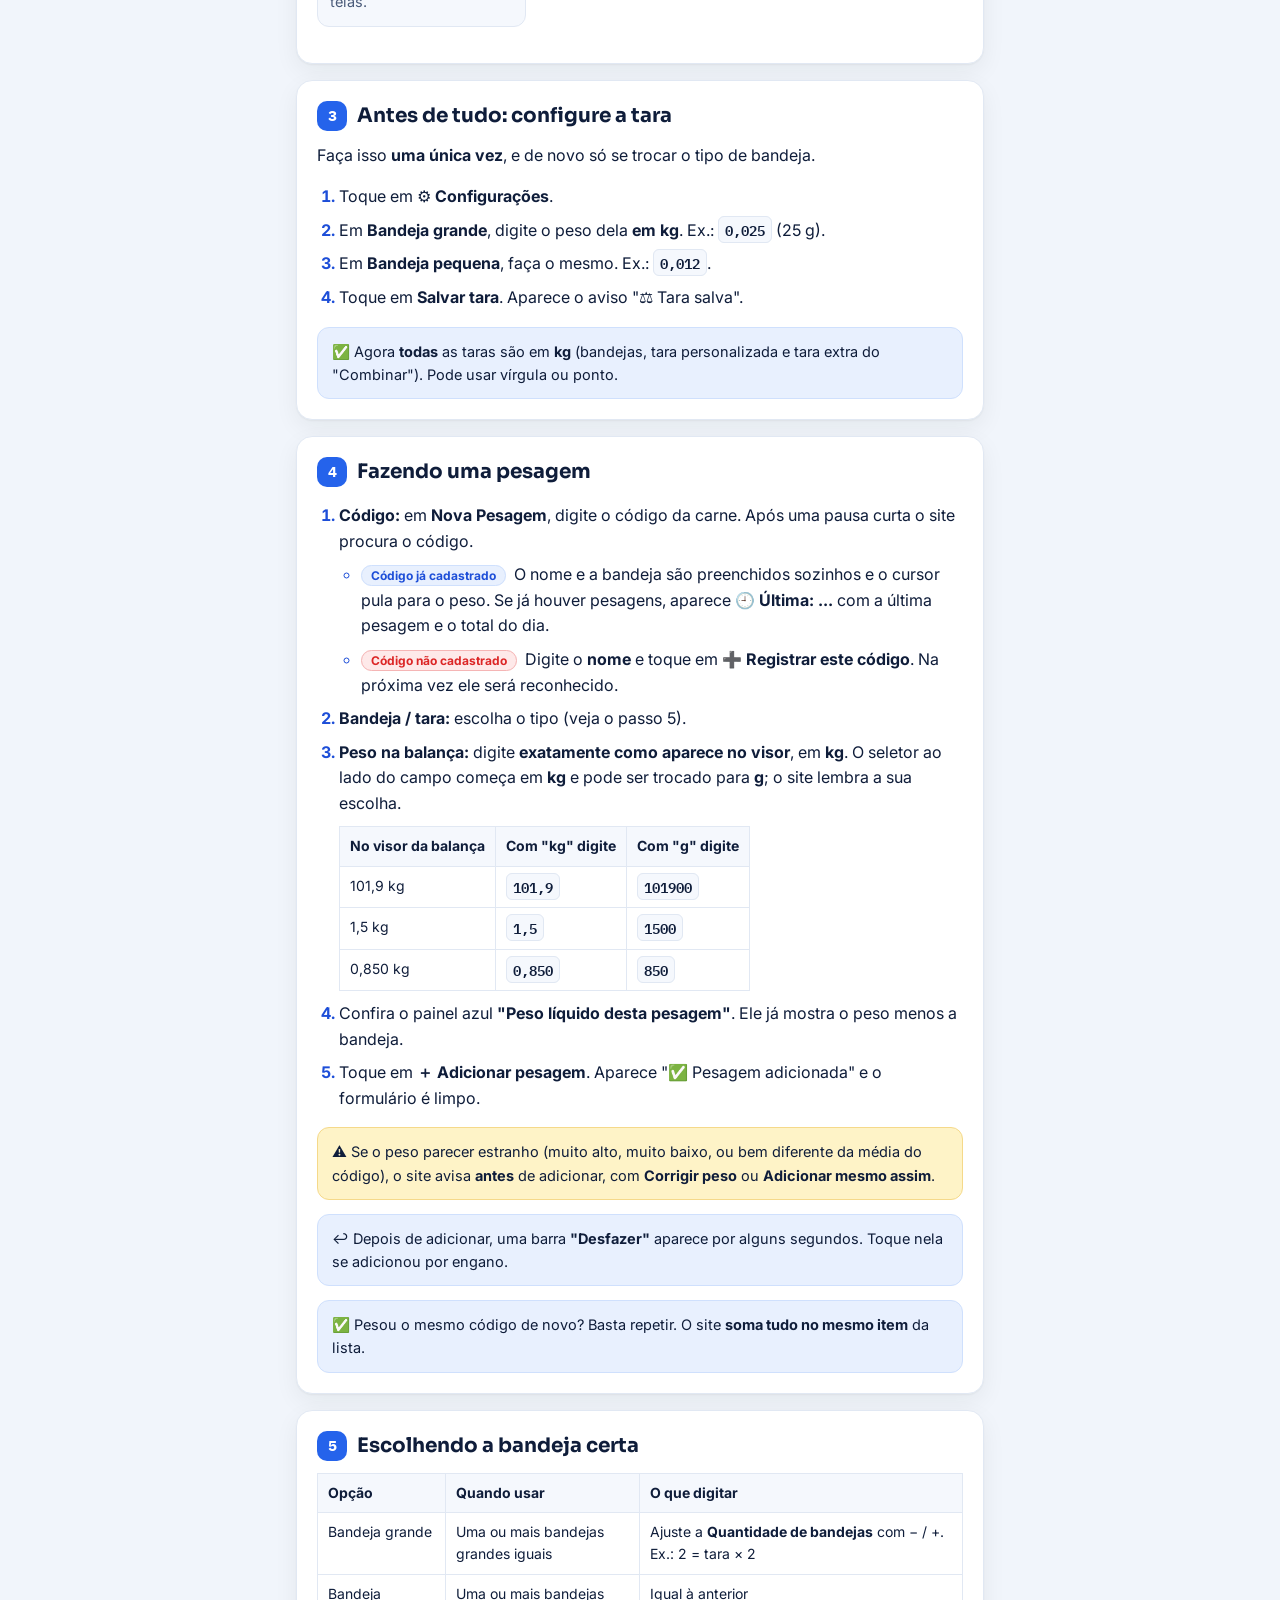
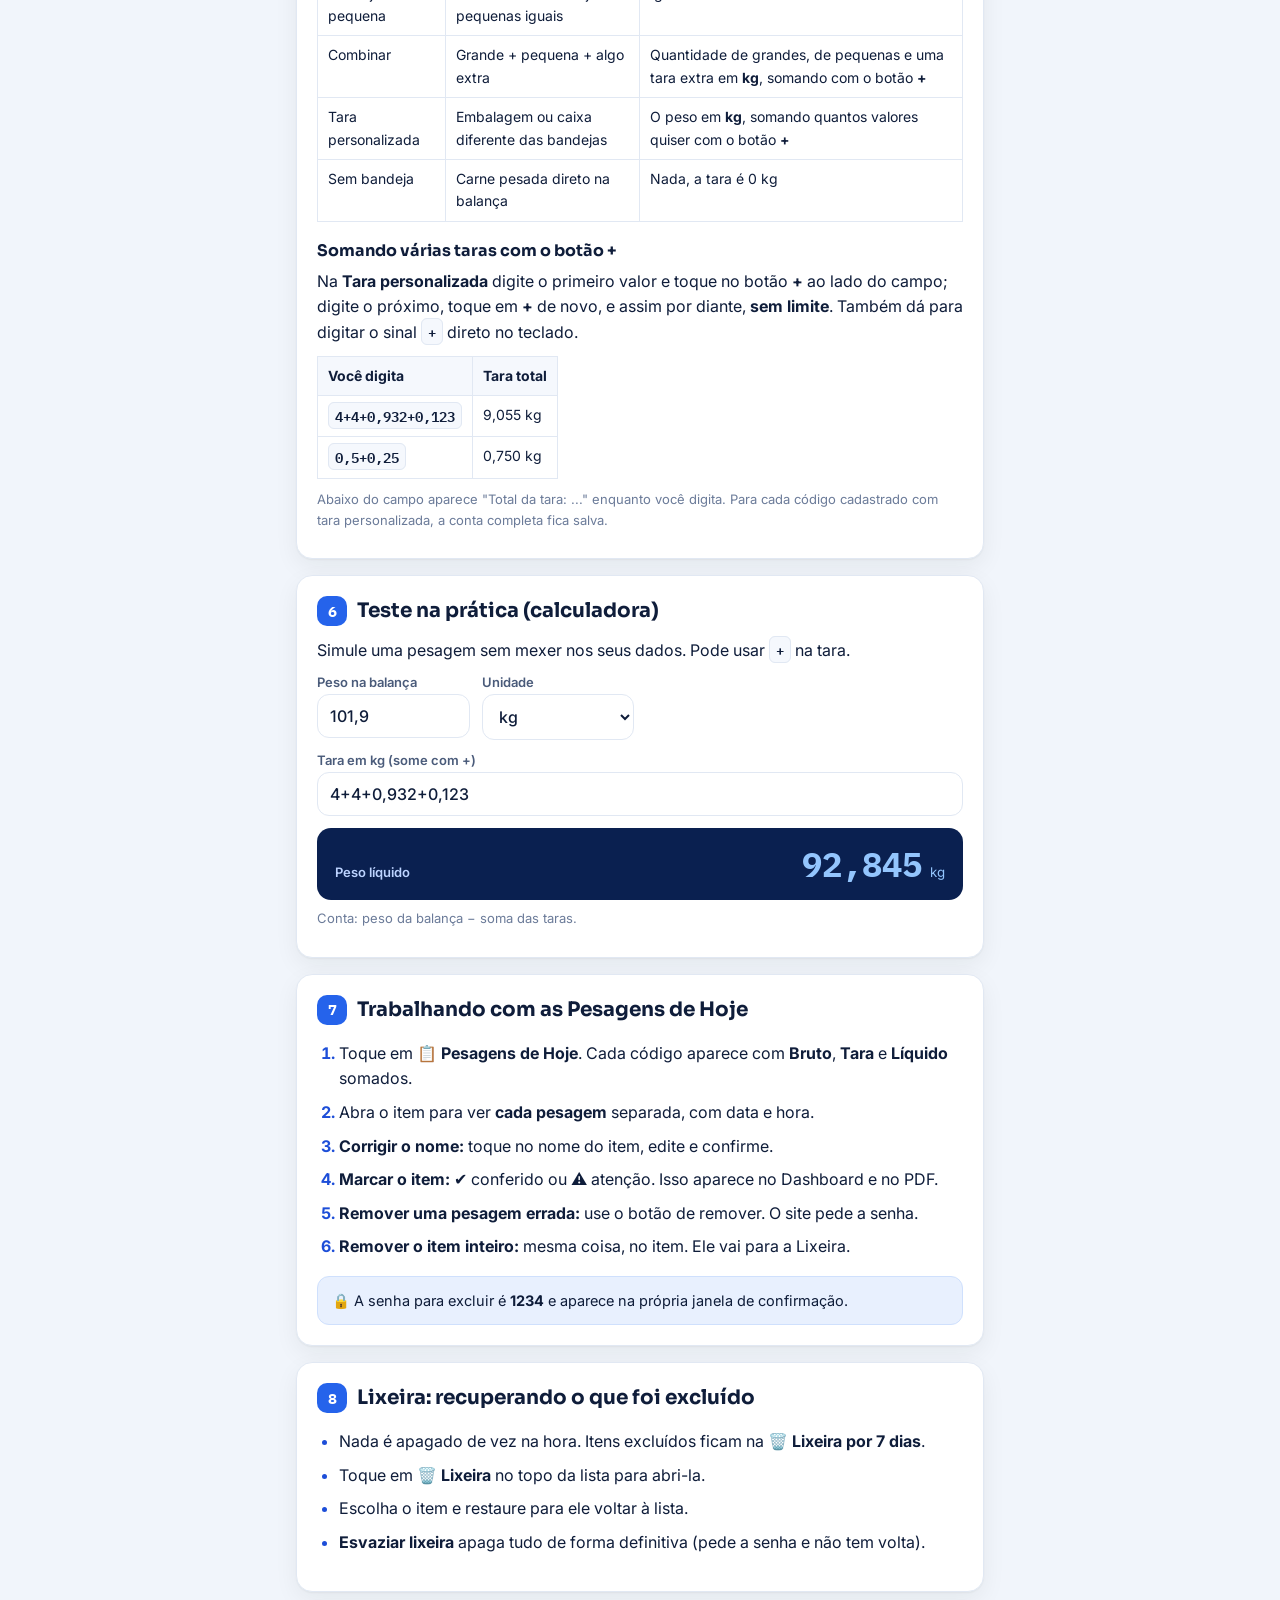
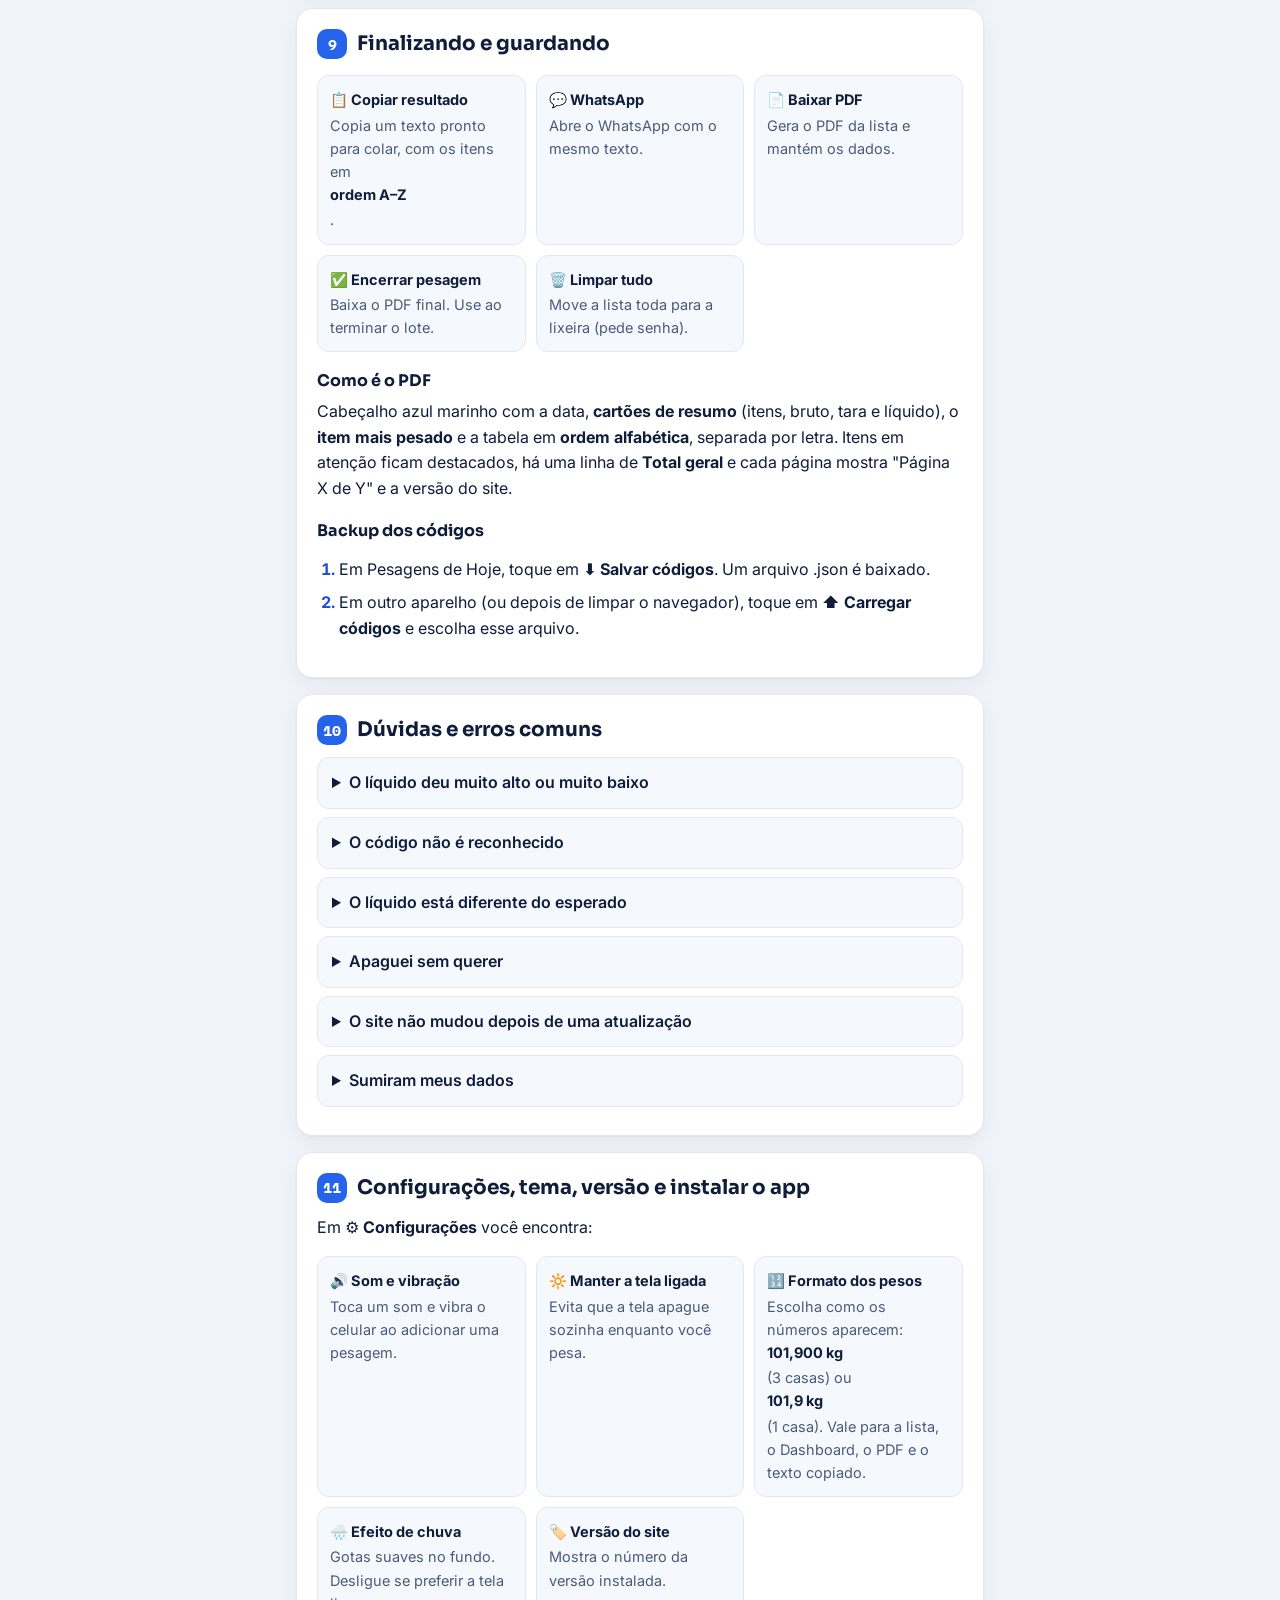
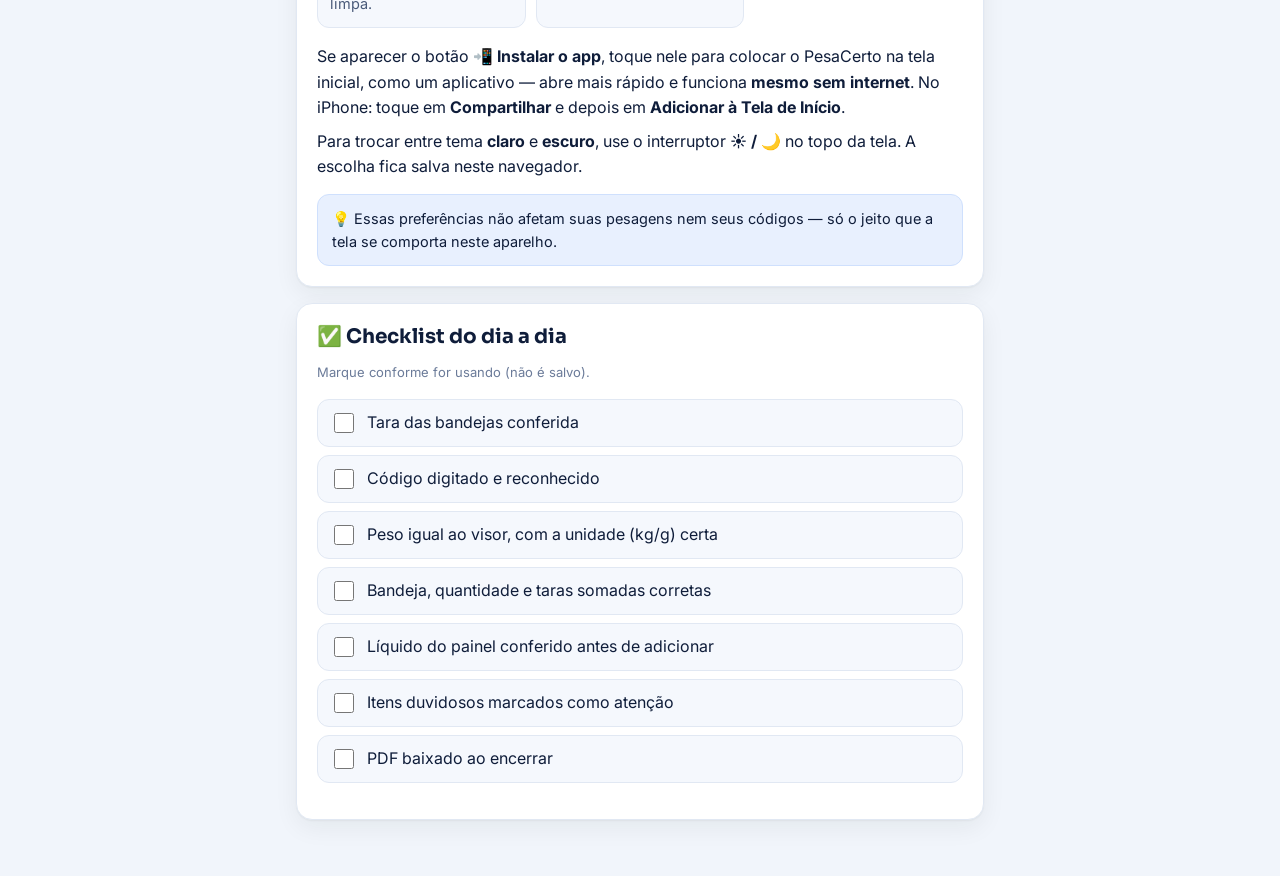
==== commit c972fae4: "Add files via upload" ====
--- a/tutorial.html
+++ b/tutorial.html
@@ -182,6 +182,7 @@
     <ul class="cards">
       <li><b>🔊 Som e vibração</b>Toca um som e vibra o celular ao adicionar uma pesagem.</li>
       <li><b>🔆 Manter a tela ligada</b>Evita que a tela apague sozinha enquanto você pesa.</li>
+      <li><b>🔢 Formato dos pesos</b>Escolha como os números aparecem: <b>101,900 kg</b> (3 casas) ou <b>101,9 kg</b> (1 casa). Vale para a lista, o Dashboard, o PDF e o texto copiado.</li>
       <li><b>🌧️ Efeito de chuva</b>Gotas suaves no fundo. Desligue se preferir a tela limpa.</li>
       <li><b>🏷️ Versão do site</b>Mostra o número da versão instalada.</li>
     </ul>
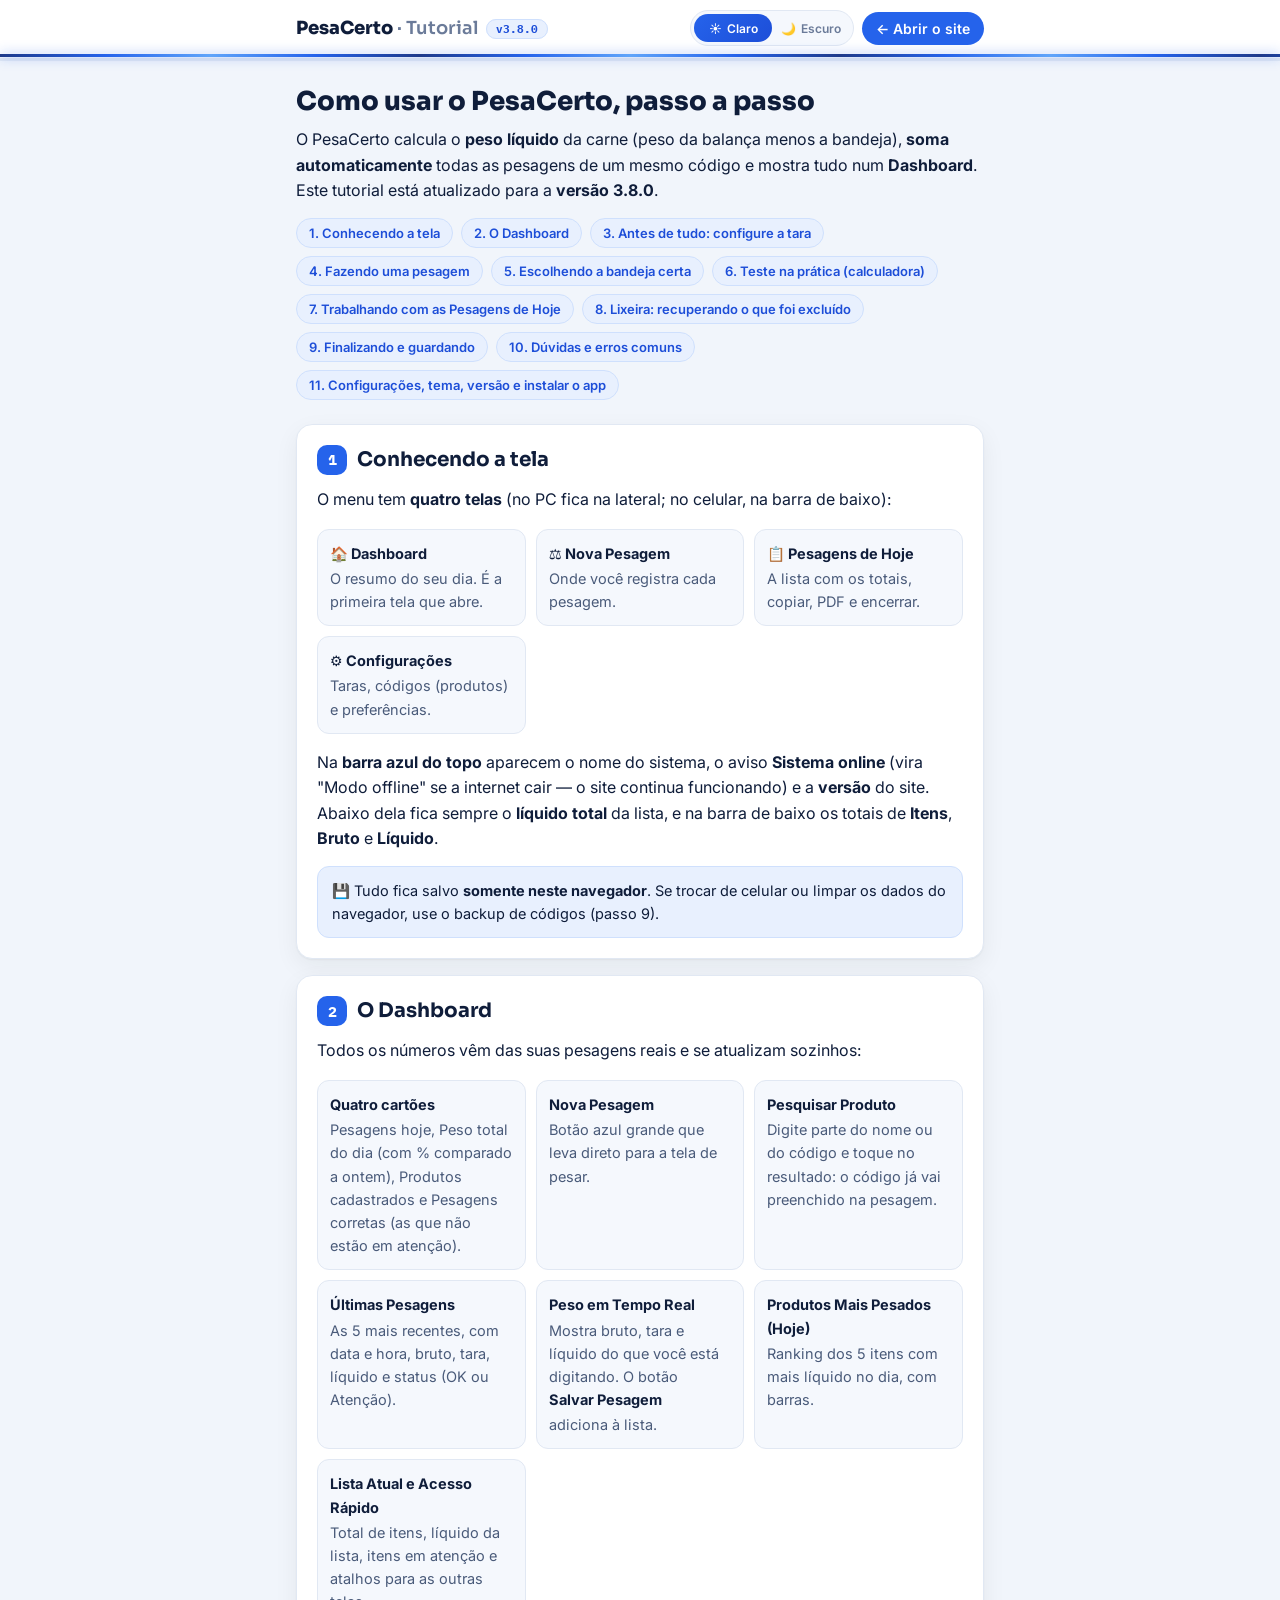
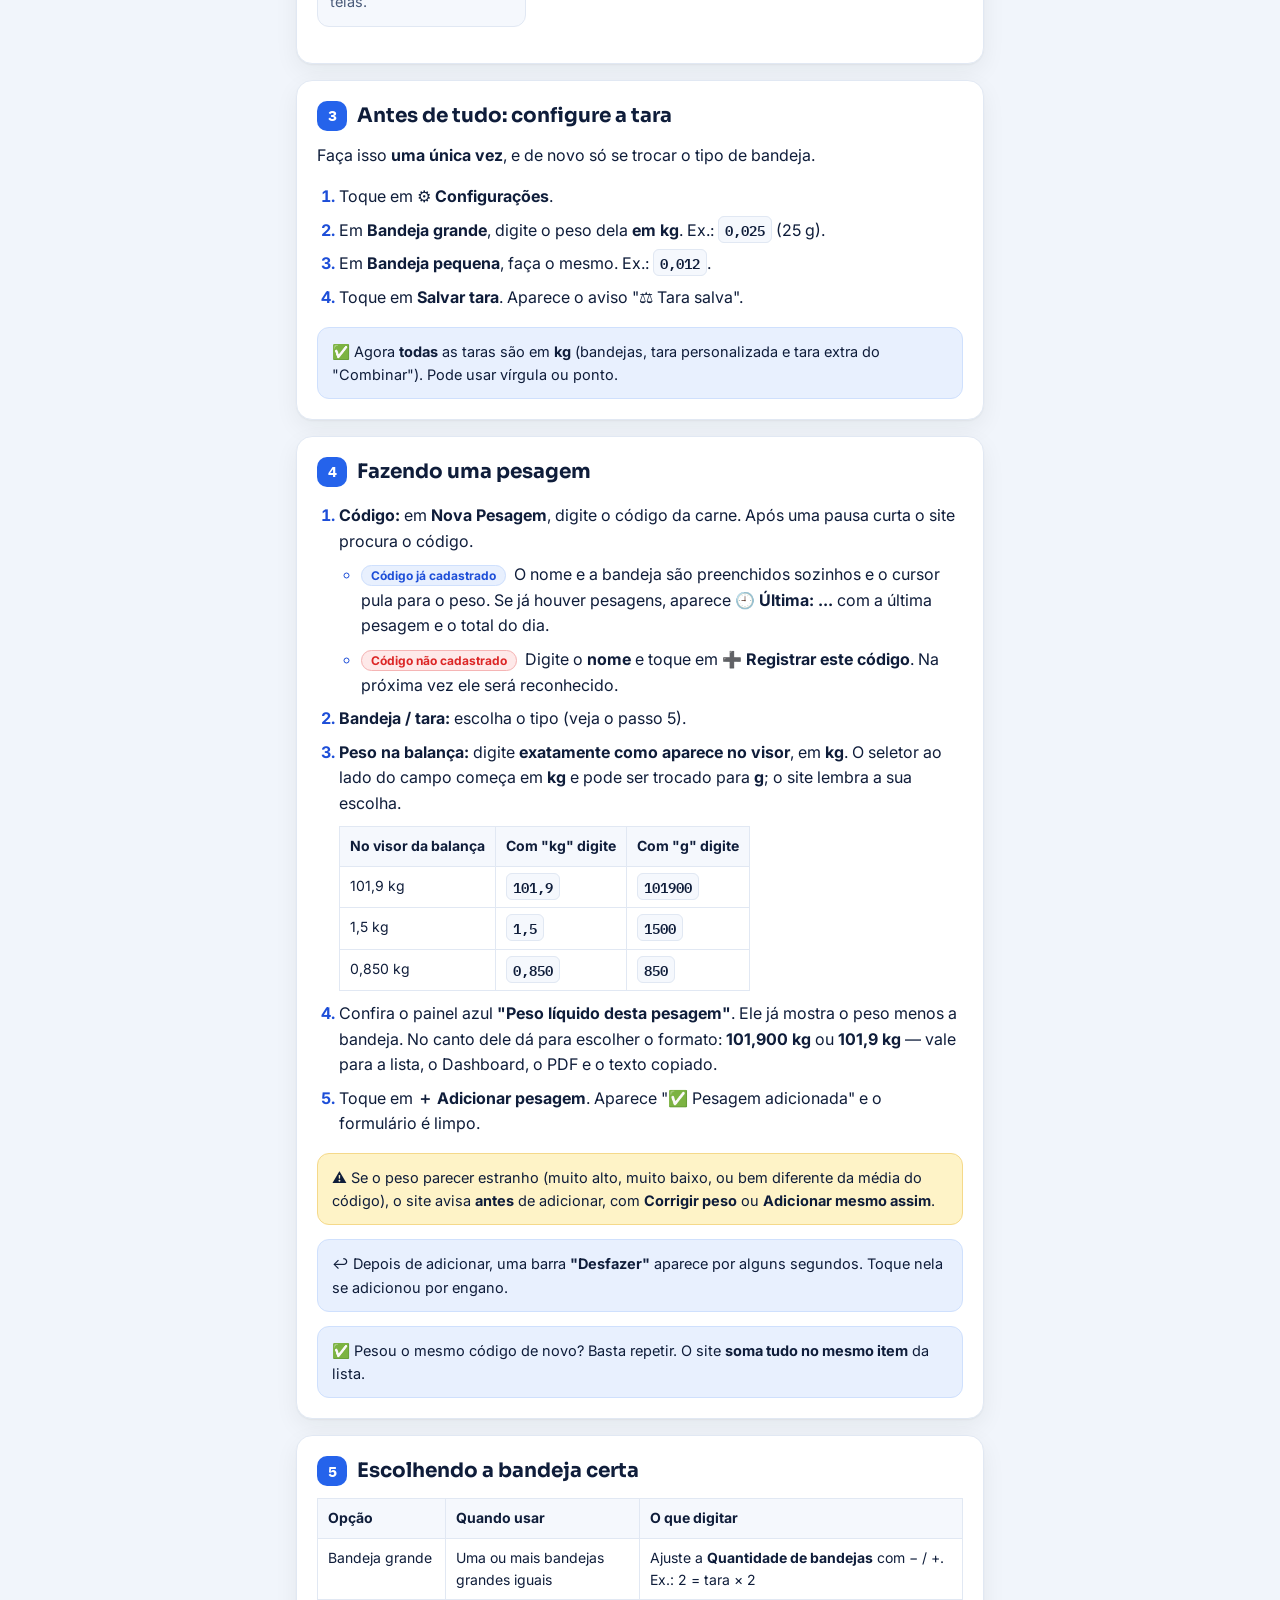
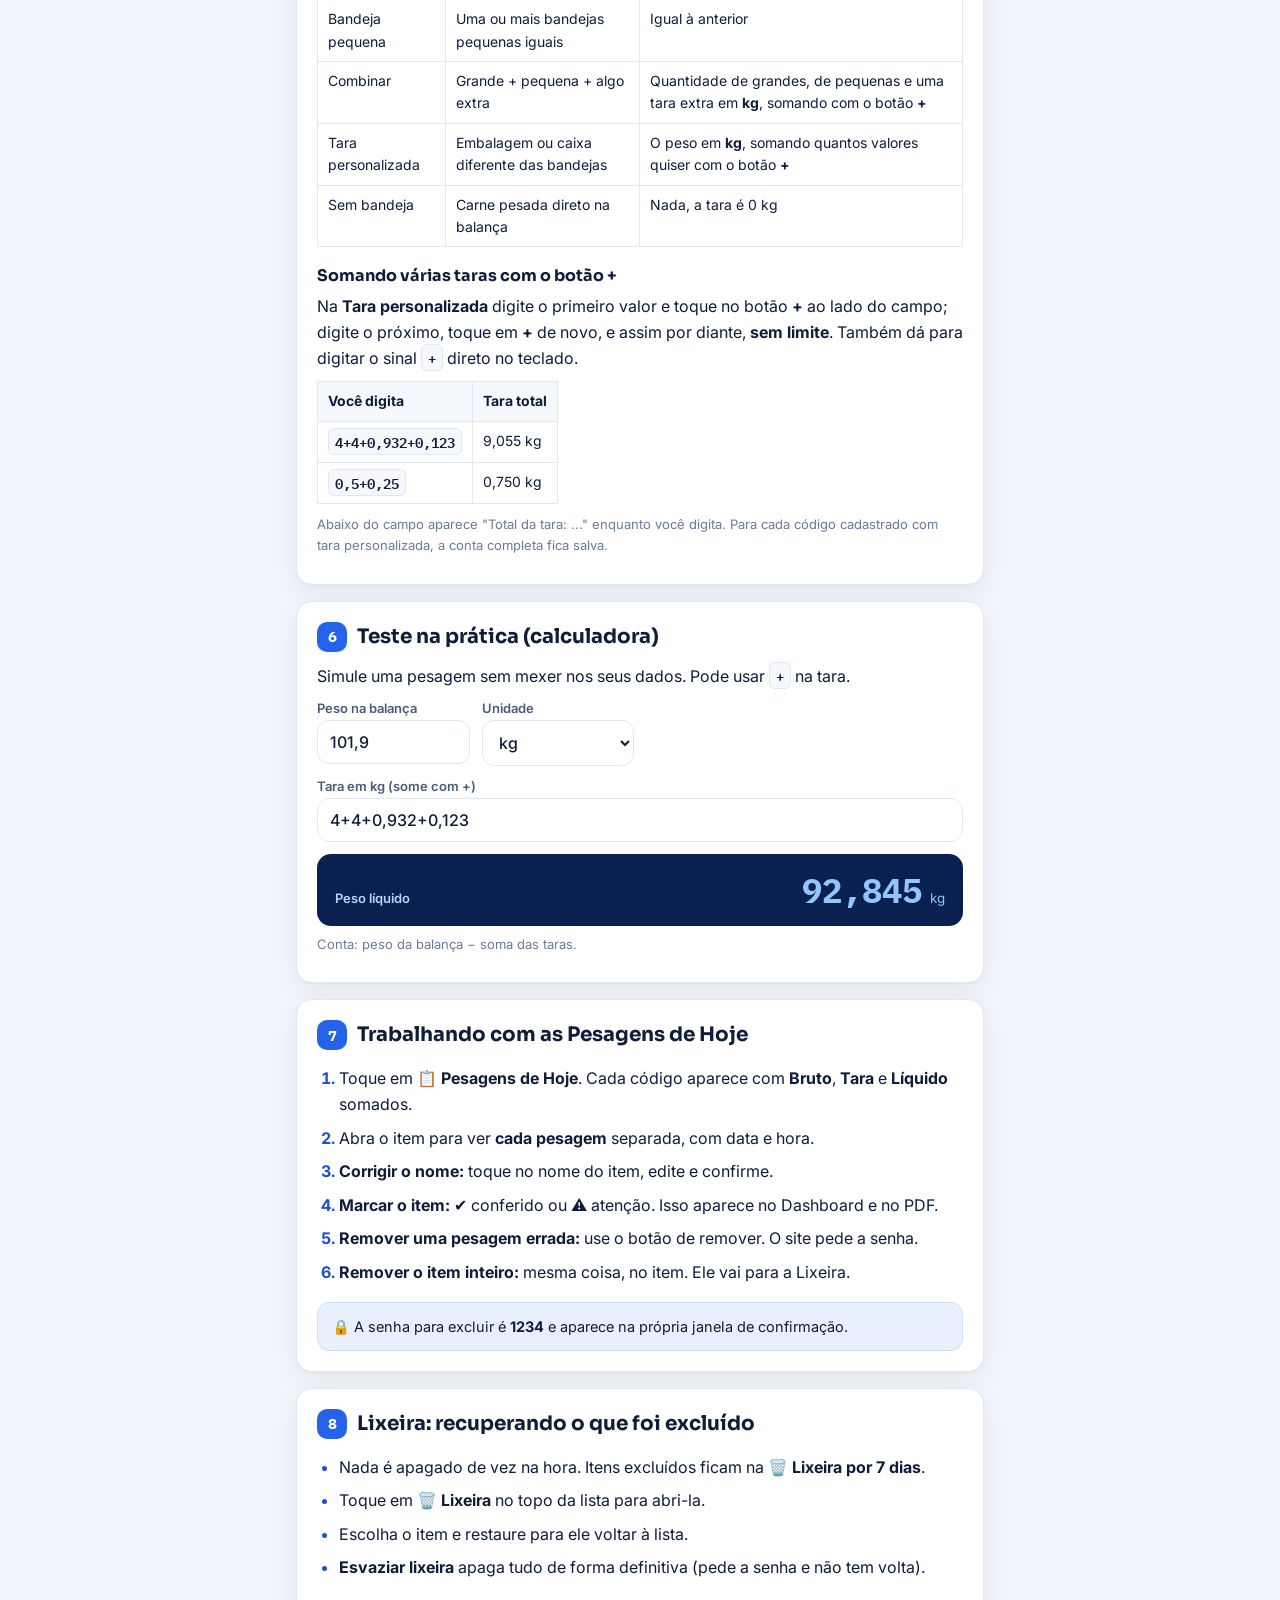
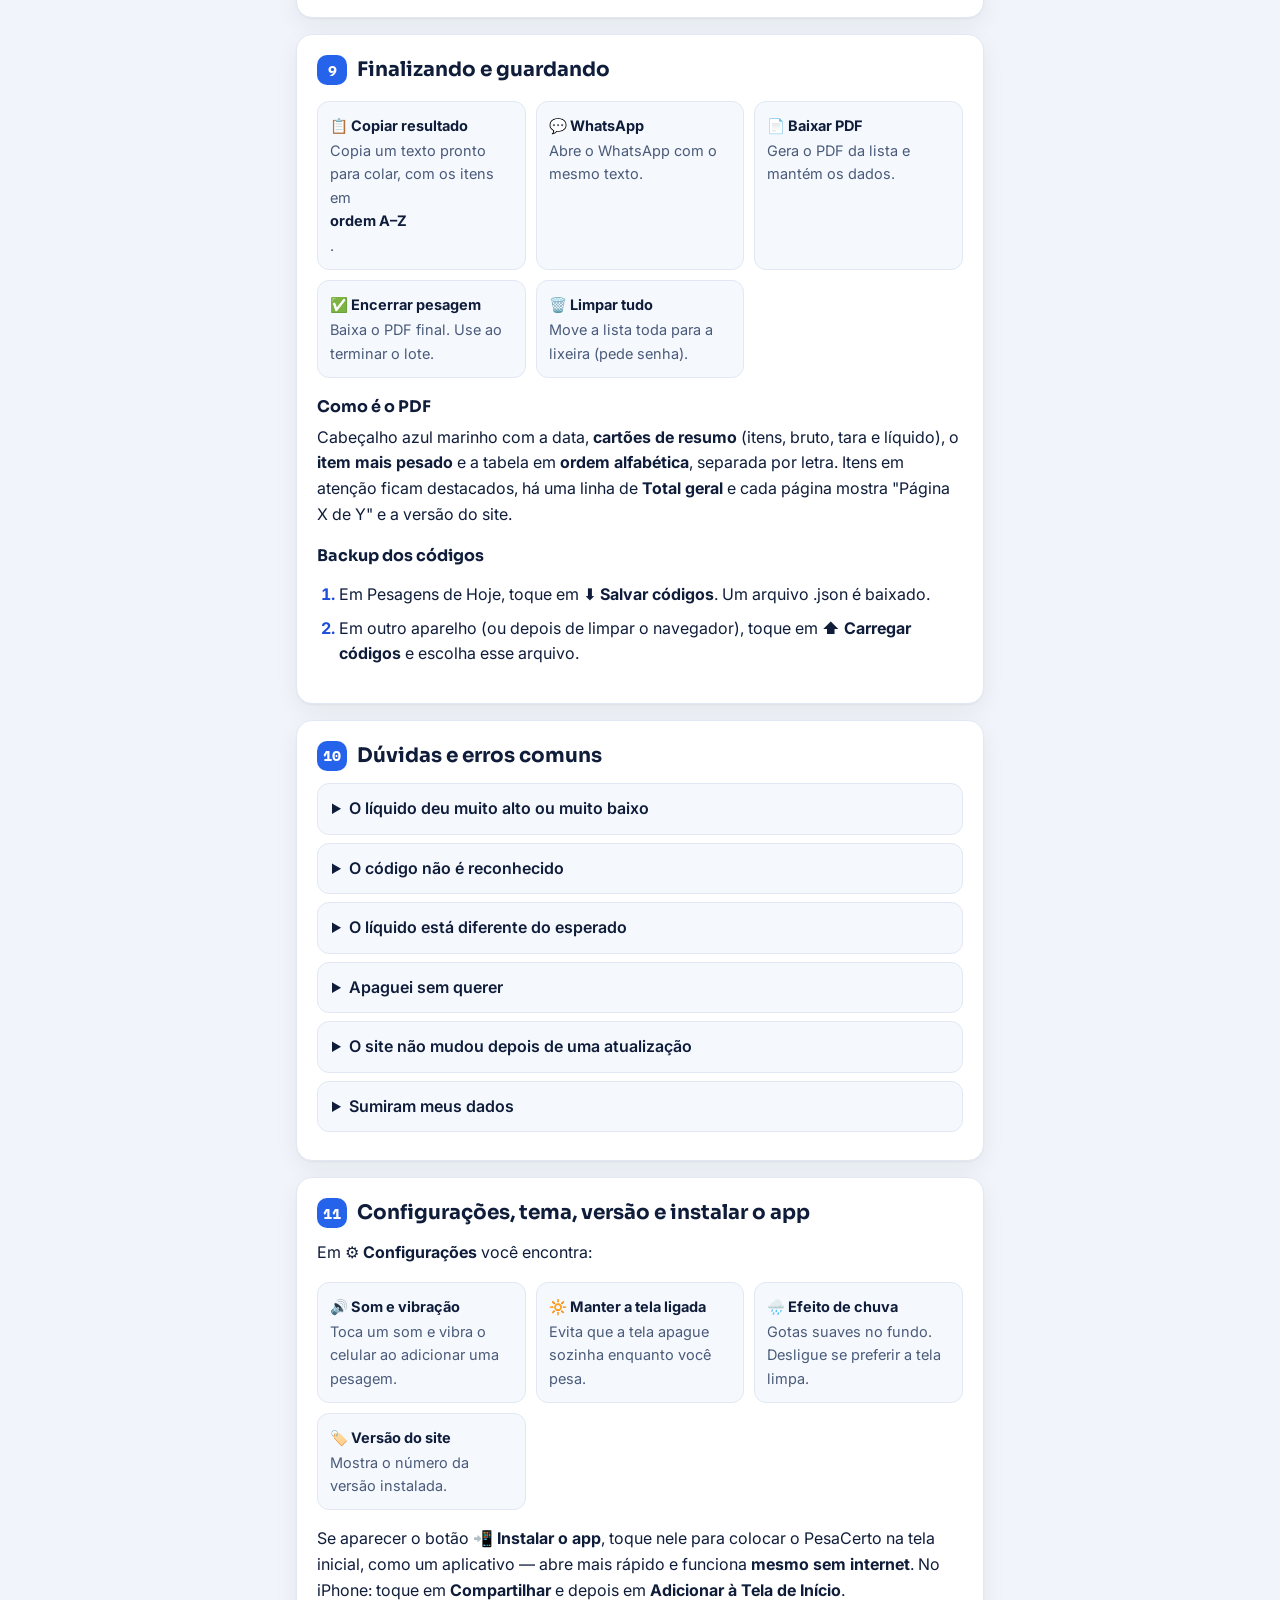
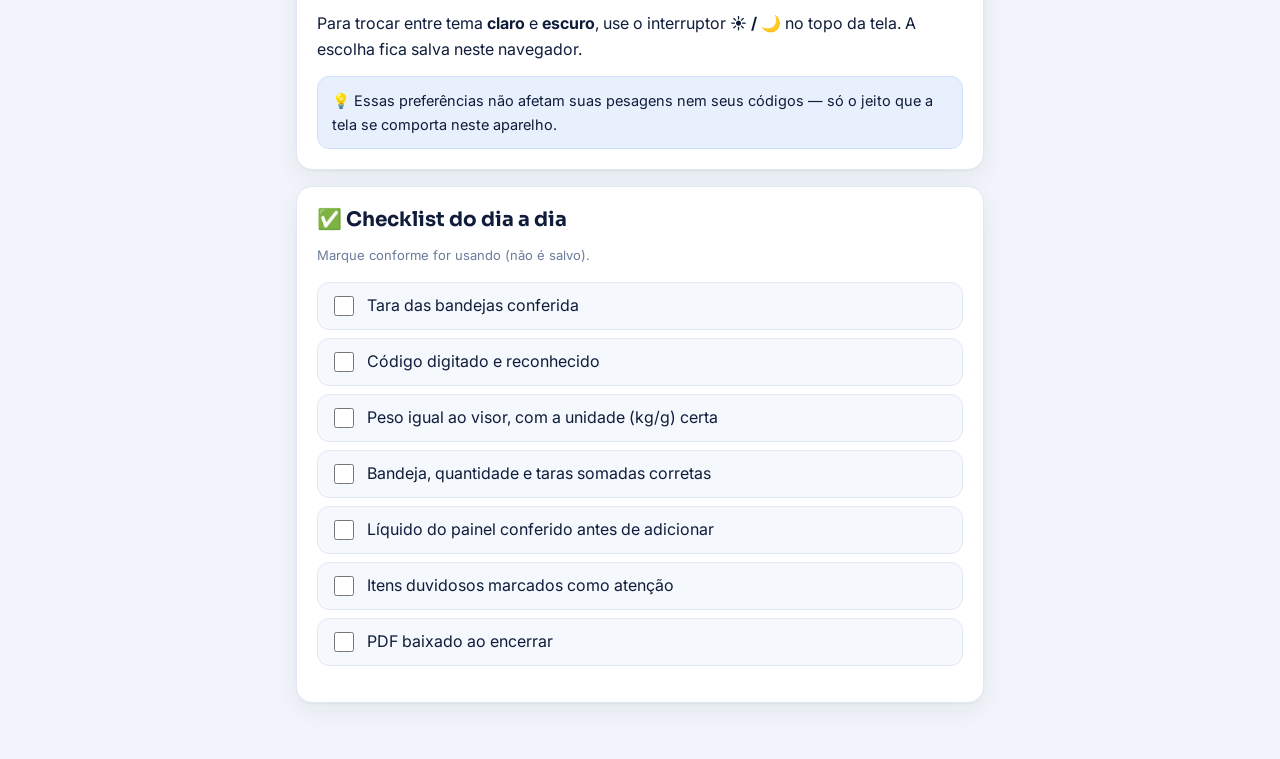
==== commit 043e4b4d: "Add files via upload" ====
--- a/tutorial.html
+++ b/tutorial.html
@@ -83,7 +83,7 @@
           <tr><td>0,850 kg</td><td><code>0,850</code></td><td><code>850</code></td></tr>
         </table>
       </li>
-      <li>Confira o painel azul <b>"Peso líquido desta pesagem"</b>. Ele já mostra o peso menos a bandeja.</li>
+      <li>Confira o painel azul <b>"Peso líquido desta pesagem"</b>. Ele já mostra o peso menos a bandeja. No canto dele dá para escolher o formato: <b>101,900 kg</b> ou <b>101,9 kg</b> — vale para a lista, o Dashboard, o PDF e o texto copiado.</li>
       <li>Toque em <b>＋ Adicionar pesagem</b>. Aparece "✅ Pesagem adicionada" e o formulário é limpo.</li>
     </ol>
     <div class="note warn">⚠️ Se o peso parecer estranho (muito alto, muito baixo, ou bem diferente da média do código), o site avisa <b>antes</b> de adicionar, com <b>Corrigir peso</b> ou <b>Adicionar mesmo assim</b>.</div>
@@ -182,7 +182,6 @@
     <ul class="cards">
       <li><b>🔊 Som e vibração</b>Toca um som e vibra o celular ao adicionar uma pesagem.</li>
       <li><b>🔆 Manter a tela ligada</b>Evita que a tela apague sozinha enquanto você pesa.</li>
-      <li><b>🔢 Formato dos pesos</b>Escolha como os números aparecem: <b>101,900 kg</b> (3 casas) ou <b>101,9 kg</b> (1 casa). Vale para a lista, o Dashboard, o PDF e o texto copiado.</li>
       <li><b>🌧️ Efeito de chuva</b>Gotas suaves no fundo. Desligue se preferir a tela limpa.</li>
       <li><b>🏷️ Versão do site</b>Mostra o número da versão instalada.</li>
     </ul>
